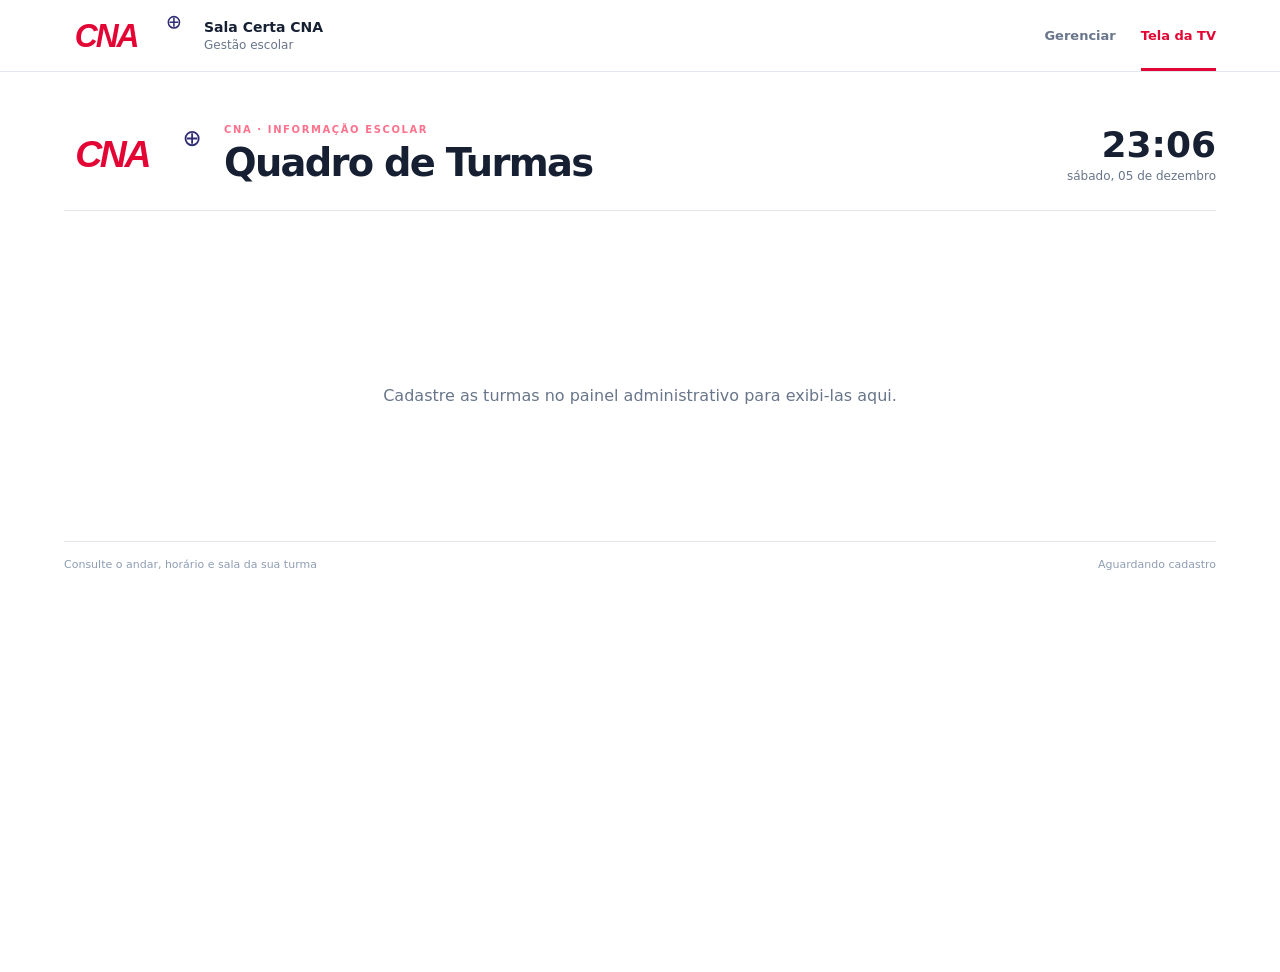
==== view/index.html @ b41c6671 "Atualiza título e marca da tela de TV" ====
<!doctype html>
<html lang="pt-BR"><head><meta charset="utf-8"><meta name="viewport" content="width=device-width, initial-scale=1"><meta name="theme-color" content="#e30635"><meta name="description" content="Painel de gerenciamento e distribuição de turmas e salas da CNA."><title>Sala Certa CNA | Quadro de Turmas</title><link rel="stylesheet" href="../style.css"></head>
<body><header class="topbar"><a class="brand" href="#admin" aria-label="Sala Certa CNA"><span class="brand-mark logo-holder"><img src="../assets/cna-logo.svg" alt="Logo CNA+"></span><span><strong>Sala Certa CNA</strong><small>Gestão escolar</small></span></a><nav class="nav-tabs" aria-label="Navegação principal"><a href="#admin" id="adminLink" class="nav-link active">Gerenciar</a><a href="#tv" id="tvLink" class="nav-link">Tela da TV</a></nav></header>
<main id="adminView" class="page"><section class="page-heading"><div><p class="eyebrow">ADMINISTRAÇÃO CNA</p><h1>Distribuição de turmas</h1><p class="muted">Organize salas, professores, horários e turmas em um só lugar.</p></div><a class="button button-dark" href="#tv" target="_blank" rel="noopener">↗ Abrir tela da TV</a></section>
<section class="stats" aria-label="Resumo"><article class="stat-card"><span class="stat-icon">▦</span><div><span class="stat-label">Turmas cadastradas</span><strong id="totalClasses">0</strong></div></article><article class="stat-card"><span class="stat-icon">⌂</span><div><span class="stat-label">Salas ocupadas</span><strong id="totalRooms">0</strong></div></article><article class="stat-card"><span class="stat-icon">♙</span><div><span class="stat-label">Alunos distribuídos</span><strong id="totalStudents">0</strong></div></article></section>
<section class="content-grid"><article class="panel form-panel"><div class="panel-heading"><div><p class="eyebrow">CADASTRO</p><h2 id="formTitle">Adicionar turma</h2></div><span class="heading-icon">＋</span></div><form id="classForm"><input type="hidden" id="classId">
<label for="floor">Andar</label><select id="floor" required><option value="">Selecione o andar</option><option>Térreo</option><option>1º andar</option><option>2º andar</option><option>3º andar</option><option>4º andar</option><option>5º andar</option><option>Outro</option></select>
<div class="form-row"><div><label for="room">Sala</label><input id="room" placeholder="Ex.: 05" required maxlength="20"></div><div><label for="students">Nº de alunos</label><input id="students" type="number" min="0" max="999" value="0" required></div></div>
<label for="teacher">Professor(a)</label><input id="teacher" placeholder="Ex.: Alexandre" required maxlength="80"><label for="className">Turma / disciplina</label><input id="className" placeholder="Ex.: CT1 ou Inglês Avançado" required maxlength="100">
<label>Horário da aula</label><div class="form-row time-row"><div><label for="startTime">Início</label><input id="startTime" type="time" required></div><div><label for="endTime">Término</label><input id="endTime" type="time" required></div></div>
<div id="formError" class="form-error" role="alert" hidden></div><div class="form-actions"><button type="submit" class="button button-primary" id="saveButton">＋ Salvar turma</button><button type="button" class="button button-quiet" id="cancelEdit" hidden>Cancelar</button></div></form><p class="form-note">As alterações são salvas automaticamente neste navegador.</p></article>
<article class="panel list-panel"><div class="panel-heading list-heading"><div><p class="eyebrow">VISÃO GERAL</p><h2>Turmas cadastradas</h2></div><span id="listCount" class="count-pill">0 turmas</span></div><div class="toolbar"><label class="search-box"><span aria-hidden="true">⌕</span><input id="searchInput" type="search" placeholder="Buscar sala, professor ou turma..." aria-label="Buscar turmas"></label><select id="floorFilter" aria-label="Filtrar por andar"><option value="">Todos os andares</option></select></div><div id="classList" class="class-list"></div><div id="emptyState" class="empty-state"><span class="empty-icon">▤</span><strong>Nenhuma turma por aqui</strong><p>Cadastre a primeira turma usando o formulário ao lado.</p></div></article></section><footer class="page-footer"><span>© Sala Certa CNA</span><span>Dados armazenados neste navegador</span></footer></main>
<main id="tvView" class="tv-view" hidden><header class="tv-header"><div class="tv-brand"><span class="brand-mark logo-holder"><img src="../assets/cna-logo.svg" alt="Logo CNA+"></span><div><p class="eyebrow">CNA · INFORMAÇÃO ESCOLAR</p><h1>Quadro de Turmas</h1></div></div><div class="tv-clock"><strong id="clock">--:--</strong><span id="dateLabel">Carregando data…</span></div></header><section id="tvContent" class="tv-content"></section><footer class="tv-footer"><span>Consulte o andar, horário e sala da sua turma</span><span id="tvUpdated">Atualizado agora</span></footer></main><script src="../app.js"></script></body></html>
---- style.css ----
:root{font-family:Inter,system-ui,-apple-system,"Segoe UI",sans-serif;color:#172033;background:#f4f7fb;--blue:#e30635;--navy:#302d74;--muted:#68758a;--line:#e3e8ef}*{box-sizing:border-box}body{margin:0;min-height:100vh}button,input,select{font:inherit}a{color:inherit;text-decoration:none}[hidden]{display:none!important}.topbar{height:72px;padding:0 clamp(16px,5vw,72px);display:flex;align-items:center;justify-content:space-between;background:#fff;border-bottom:1px solid var(--line)}.brand,.tv-brand{display:flex;align-items:center;gap:12px}.brand-mark{width:42px;height:42px;display:grid;place-items:center;background:var(--blue);color:#fff;border-radius:12px;font-weight:850}.brand strong,.brand small{display:block}.brand strong{font-size:14px}.brand small{font-size:12px;color:var(--muted);margin-top:3px}.nav-tabs{height:100%;display:flex;gap:25px}.nav-link{display:flex;align-items:center;position:relative;color:var(--muted);font-size:13px;font-weight:700}.nav-link.active{color:var(--blue)}.nav-link.active:after{content:"";height:3px;position:absolute;bottom:0;left:0;right:0;background:var(--blue)}.page{max-width:1400px;margin:auto;padding:38px clamp(16px,5vw,72px) 24px}.page-heading{display:flex;align-items:center;justify-content:space-between;gap:18px;margin-bottom:26px}.eyebrow{margin:0 0 7px;font-size:10px;letter-spacing:.16em;font-weight:850;color:var(--blue)}h1{font-size:clamp(25px,3vw,35px);letter-spacing:-.045em;margin:0 0 8px}h2{font-size:18px;margin:0;letter-spacing:-.02em}.muted{margin:0;color:var(--muted);font-size:14px}.button{border:0;border-radius:10px;padding:12px 15px;display:inline-flex;justify-content:center;align-items:center;font-size:13px;font-weight:750;cursor:pointer}.button-dark{background:var(--navy);color:#fff}.button-primary{background:var(--blue);color:#fff}.button-quiet{background:#eef1f6;color:var(--muted)}.stats{display:grid;grid-template-columns:repeat(3,1fr);gap:14px;margin-bottom:22px}.stat-card{display:flex;align-items:center;gap:13px;padding:19px;background:#fff;border:1px solid var(--line);border-radius:14px}.stat-icon{display:grid;place-items:center;width:42px;height:42px;background:#fff0f3;color:var(--blue);border-radius:12px;font-size:22px}.stat-label{display:block;color:var(--muted);font-size:12px;margin-bottom:4px}.stat-card strong{font-size:25px}.content-grid{display:grid;grid-template-columns:minmax(280px,.8fr) minmax(0,1.5fr);gap:20px;align-items:start}.panel{background:#fff;border:1px solid var(--line);border-radius:15px;overflow:hidden}.form-panel{padding:23px}.panel-heading{display:flex;align-items:center;justify-content:space-between;gap:12px;margin-bottom:22px}.heading-icon{display:grid;place-items:center;width:38px;height:38px;border-radius:11px;background:#fff0f3;color:var(--blue);font-size:23px}form label{display:block;margin:15px 0 7px;font-size:12px;font-weight:750;color:#39465a}input,select{width:100%;min-width:0;padding:11px 12px;border:1px solid #dbe1eb;border-radius:9px;background:#fff;color:#172033;font-size:13px;outline:none}input:focus,select:focus{border-color:#ef8095;box-shadow:0 0 0 3px #fff0f3}.form-row{display:grid;grid-template-columns:1fr 1fr;gap:12px}.form-actions{display:flex;gap:8px;margin-top:20px}.form-actions .button-primary{flex:1}.form-note{font-size:11px;color:#8a95a6;margin:16px 0 0}.form-error{margin-top:12px;padding:10px;background:#fff0ef;color:#b42318;border-radius:8px;font-size:12px}.list-heading{padding:23px 23px 0;margin-bottom:18px}.count-pill{padding:6px 10px;border-radius:20px;background:#f0f3f8;color:#4e5e76;font-size:11px;font-weight:750}.toolbar{display:flex;gap:10px;padding:0 23px 17px;border-bottom:1px solid var(--line)}.search-box{display:flex;align-items:center;gap:8px;flex:1;padding-left:10px;border:1px solid #dbe1eb;border-radius:9px;color:#8792a4}.search-box input{border:0;box-shadow:none!important}.toolbar select{width:145px}.class-list{padding:0 23px}.class-item{display:flex;align-items:center;gap:12px;padding:16px 0;border-bottom:1px solid #edf0f5}.room-number{width:46px;height:46px;display:grid;place-items:center;flex-shrink:0;border-radius:11px;background:#fff0f3;color:var(--blue);font-size:13px;font-weight:850}.class-info{flex:1;min-width:0}.class-info strong{display:block;font-size:14px;margin-bottom:4px;overflow-wrap:anywhere}.class-info span{display:block;color:var(--muted);font-size:12px;line-height:1.5}.student-count{font-size:11px;color:#53627a;white-space:nowrap}.item-actions{display:flex;gap:4px}.icon-button{width:31px;height:31px;border:0;border-radius:8px;background:transparent;color:#6d7a8f;cursor:pointer;font-size:16px}.icon-button:hover{background:#f0f4fb;color:var(--blue)}.icon-button.delete:hover{background:#fff1f0;color:#c52d2d}.empty-state{display:none;padding:42px 20px;text-align:center;color:var(--muted)}.empty-state.visible{display:block}.empty-icon{font-size:30px;display:block;margin-bottom:10px}.empty-state strong{display:block;color:#172033;font-size:14px}.empty-state p{font-size:12px}.page-footer{display:flex;justify-content:space-between;gap:12px;padding-top:22px;font-size:11px;color:#8b96a7}.tv-view{min-height:100vh;padding:clamp(22px,4vw,55px) clamp(18px,5vw,72px) 20px;background:#ffffff;color:#172033}.tv-header{display:flex;align-items:center;justify-content:space-between;gap:20px;padding-bottom:25px;border-bottom:1px solid #e3e8ef}.tv-brand .brand-mark{width:50px;height:50px;border-radius:14px}.tv-brand .eyebrow{color:#ff718c;margin-bottom:5px}.tv-brand h1{font-size:clamp(24px,3vw,40px);margin:0}.tv-clock{text-align:right}.tv-clock strong{display:block;font-size:clamp(24px,3vw,36px);font-variant-numeric:tabular-nums}.tv-clock span{font-size:12px;color:#68758a}.tv-content{display:grid;grid-template-columns:repeat(2,minmax(0,1fr));gap:27px;padding:28px 0}.floor-section{min-width:0}.floor-title{display:flex;align-items:center;gap:12px;margin-bottom:14px;color:#ff718c;font-size:clamp(15px,1.6vw,21px);letter-spacing:.08em;text-transform:uppercase}.floor-title:after{content:"";height:1px;background:#e3e8ef;flex:1}.tv-class-list{display:grid;gap:11px}.tv-class{display:grid;grid-template-columns:76px minmax(0,1fr);align-items:center;gap:16px;padding:17px;background:#fff;border:1px solid #e3e8ef;border-radius:14px}.tv-room{display:grid;place-items:center;min-height:65px;border-radius:10px;background:#702038;color:#dce8ff;font-size:20px;font-weight:850}.tv-class h3{font-size:clamp(17px,1.8vw,23px);margin:0 0 6px;overflow-wrap:anywhere}.tv-class p{font-size:clamp(13px,1.2vw,16px);color:#39465a;margin:0 0 7px}.tv-class small{font-size:12px;color:#68758a}.tv-empty{grid-column:1/-1;text-align:center;padding:12vh 20px;color:#68758a}.tv-empty strong{display:block;color:#fff;font-size:25px;margin-bottom:10px}.tv-footer{display:flex;justify-content:space-between;gap:12px;border-top:1px solid #e3e8ef;padding-top:16px;color:#8e9db3;font-size:11px}@media(max-width:900px){.content-grid{grid-template-columns:1fr}}@media(max-width:600px){.topbar{height:64px;padding:0 13px}.brand small{display:none}.nav-tabs{gap:14px}.nav-link{font-size:12px}.page{padding:25px 13px 18px}.page-heading{align-items:flex-start;flex-direction:column}.page-heading .button{width:100%}.stats{gap:7px}.stat-card{padding:11px 8px;gap:7px}.stat-icon{width:30px;height:30px;font-size:16px}.stat-label{font-size:9px}.stat-card strong{font-size:20px}.form-panel{padding:17px}.list-heading{padding:18px 15px 0}.toolbar{padding:0 15px 14px;flex-direction:column}.toolbar select{width:100%}.class-list{padding:0 15px}.class-item{gap:8px;flex-wrap:wrap}.room-number{width:39px;height:39px}.student-count{display:none}.page-footer{flex-direction:column}.tv-view{padding:22px 14px 14px}.tv-header{align-items:flex-start}.tv-brand{gap:8px}.tv-brand .brand-mark{width:39px;height:39px}.tv-brand h1{font-size:19px}.tv-brand .eyebrow{font-size:8px}.tv-clock strong{font-size:22px}.tv-clock span{font-size:9px}.tv-content{grid-template-columns:1fr;gap:22px;padding:22px 0}.tv-class{grid-template-columns:60px minmax(0,1fr);padding:12px;gap:11px}.tv-room{min-height:58px;font-size:16px}.tv-class h3{font-size:18px}.tv-class p{font-size:13px}.tv-footer{font-size:9px}}@media(min-width:1400px){.tv-content{grid-template-columns:repeat(3,minmax(0,1fr))}}
.logo-holder{width:112px;height:48px;background:#fff;color:#e30635;padding:4px 8px;border-radius:8px;display:flex;align-items:center;justify-content:center;font-size:27px;font-weight:900;letter-spacing:-.09em;line-height:1;flex-shrink:0}.logo-holder span{color:#e30635;font-size:.8em;align-self:flex-start;margin-left:1px}.tv-brand .logo-holder{width:128px;height:56px;font-size:31px}.time-row label{margin-top:8px}@media(max-width:600px){.brand .logo-holder{width:84px;height:40px;font-size:23px}.tv-brand .logo-holder{width:85px;height:42px;font-size:24px}.time-row{gap:10px}}

/* Marca CNA e painel de TV claro */
.logo-holder{width:128px;height:52px;display:flex;align-items:center;justify-content:center;background:#fff;border-radius:6px;overflow:hidden;flex-shrink:0}.logo-holder img{display:block;width:100%;height:100%;object-fit:contain}.tv-brand .logo-holder{width:148px;height:62px}@media(max-width:600px){.brand .logo-holder{width:90px;height:42px}.tv-brand .logo-holder{width:92px;height:44px}}
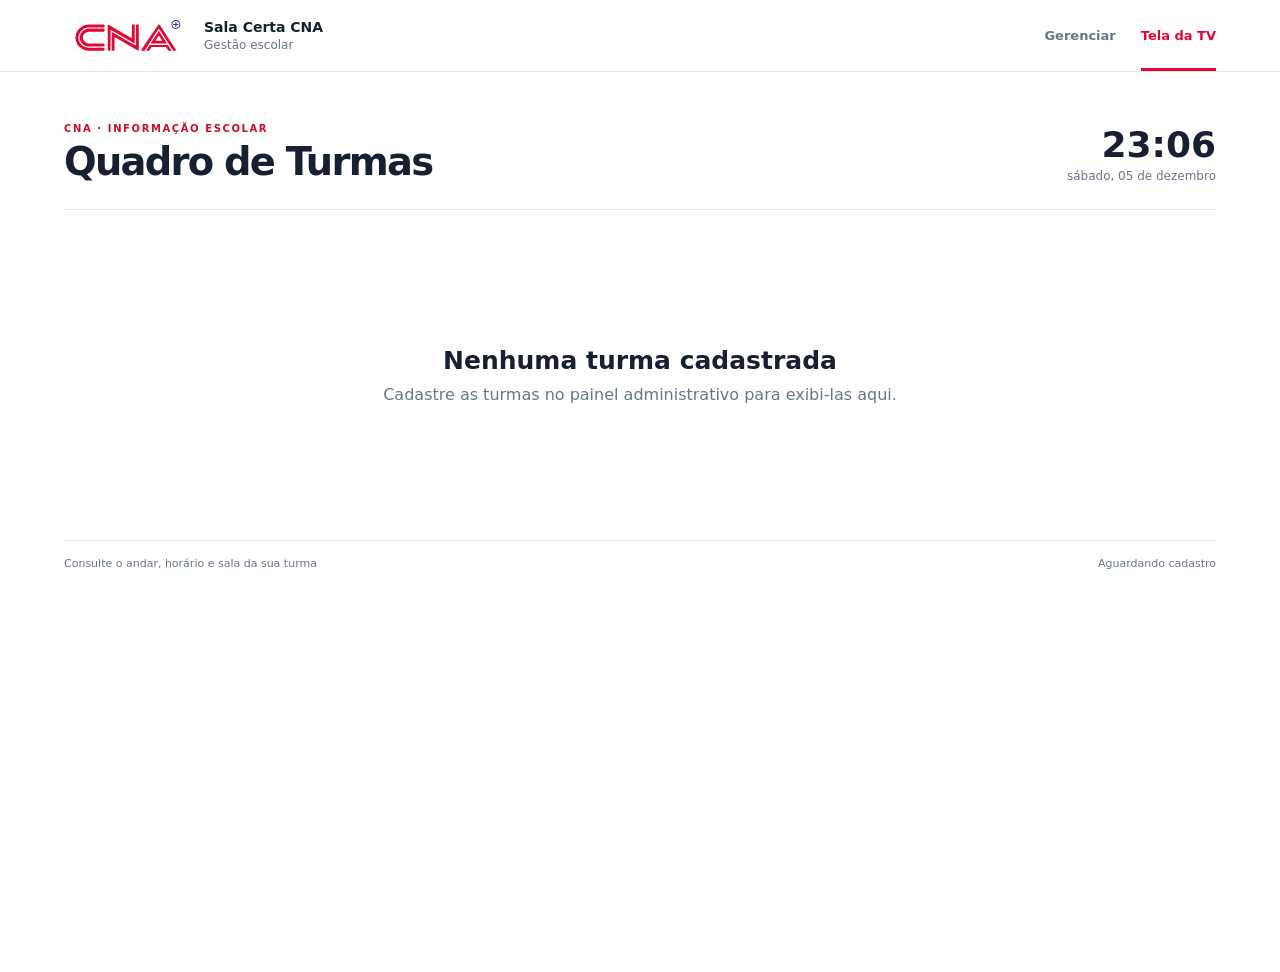
==== commit f4fffec9: "Remove logo duplicada do quadro e adiciona favicon CNA" ====
--- a/view/index.html
+++ b/view/index.html
@@ -1,5 +1,5 @@
 <!doctype html>
-<html lang="pt-BR"><head><meta charset="utf-8"><meta name="viewport" content="width=device-width, initial-scale=1"><meta name="theme-color" content="#e30635"><meta name="description" content="Painel de gerenciamento e distribuição de turmas e salas da CNA."><title>Sala Certa CNA | Quadro de Turmas</title><link rel="stylesheet" href="../style.css"></head>
+<html lang="pt-BR"><head><meta charset="utf-8"><meta name="viewport" content="width=device-width, initial-scale=1"><meta name="theme-color" content="#e30635"><meta name="description" content="Painel de gerenciamento e distribuição de turmas e salas da CNA."><title>Sala Certa CNA | Quadro de Turmas</title><link rel="icon" type="image/svg+xml" href="../assets/cna-logo.svg"><link rel="stylesheet" href="../style.css"></head>
 <body><header class="topbar"><a class="brand" href="#admin" aria-label="Sala Certa CNA"><span class="brand-mark logo-holder"><img src="../assets/cna-logo.svg" alt="Logo CNA+"></span><span><strong>Sala Certa CNA</strong><small>Gestão escolar</small></span></a><nav class="nav-tabs" aria-label="Navegação principal"><a href="#admin" id="adminLink" class="nav-link active">Gerenciar</a><a href="#tv" id="tvLink" class="nav-link">Tela da TV</a></nav></header>
 <main id="adminView" class="page"><section class="page-heading"><div><p class="eyebrow">ADMINISTRAÇÃO CNA</p><h1>Distribuição de turmas</h1><p class="muted">Organize salas, professores, horários e turmas em um só lugar.</p></div><a class="button button-dark" href="#tv" target="_blank" rel="noopener">↗ Abrir tela da TV</a></section>
 <section class="stats" aria-label="Resumo"><article class="stat-card"><span class="stat-icon">▦</span><div><span class="stat-label">Turmas cadastradas</span><strong id="totalClasses">0</strong></div></article><article class="stat-card"><span class="stat-icon">⌂</span><div><span class="stat-label">Salas ocupadas</span><strong id="totalRooms">0</strong></div></article><article class="stat-card"><span class="stat-icon">♙</span><div><span class="stat-label">Alunos distribuídos</span><strong id="totalStudents">0</strong></div></article></section>
@@ -10,4 +10,4 @@
 <label>Horário da aula</label><div class="form-row time-row"><div><label for="startTime">Início</label><input id="startTime" type="time" required></div><div><label for="endTime">Término</label><input id="endTime" type="time" required></div></div>
 <div id="formError" class="form-error" role="alert" hidden></div><div class="form-actions"><button type="submit" class="button button-primary" id="saveButton">＋ Salvar turma</button><button type="button" class="button button-quiet" id="cancelEdit" hidden>Cancelar</button></div></form><p class="form-note">As alterações são salvas automaticamente neste navegador.</p></article>
 <article class="panel list-panel"><div class="panel-heading list-heading"><div><p class="eyebrow">VISÃO GERAL</p><h2>Turmas cadastradas</h2></div><span id="listCount" class="count-pill">0 turmas</span></div><div class="toolbar"><label class="search-box"><span aria-hidden="true">⌕</span><input id="searchInput" type="search" placeholder="Buscar sala, professor ou turma..." aria-label="Buscar turmas"></label><select id="floorFilter" aria-label="Filtrar por andar"><option value="">Todos os andares</option></select></div><div id="classList" class="class-list"></div><div id="emptyState" class="empty-state"><span class="empty-icon">▤</span><strong>Nenhuma turma por aqui</strong><p>Cadastre a primeira turma usando o formulário ao lado.</p></div></article></section><footer class="page-footer"><span>© Sala Certa CNA</span><span>Dados armazenados neste navegador</span></footer></main>
-<main id="tvView" class="tv-view" hidden><header class="tv-header"><div class="tv-brand"><span class="brand-mark logo-holder"><img src="../assets/cna-logo.svg" alt="Logo CNA+"></span><div><p class="eyebrow">CNA · INFORMAÇÃO ESCOLAR</p><h1>Quadro de Turmas</h1></div></div><div class="tv-clock"><strong id="clock">--:--</strong><span id="dateLabel">Carregando data…</span></div></header><section id="tvContent" class="tv-content"></section><footer class="tv-footer"><span>Consulte o andar, horário e sala da sua turma</span><span id="tvUpdated">Atualizado agora</span></footer></main><script src="../app.js"></script></body></html>+<main id="tvView" class="tv-view" hidden><header class="tv-header"><div class="tv-brand"><div><p class="eyebrow">CNA · INFORMAÇÃO ESCOLAR</p><h1>Quadro de Turmas</h1></div></div><div class="tv-clock"><strong id="clock">--:--</strong><span id="dateLabel">Carregando data…</span></div></header><section id="tvContent" class="tv-content"></section><footer class="tv-footer"><span>Consulte o andar, horário e sala da sua turma</span><span id="tvUpdated">Atualizado agora</span></footer></main><script src="../app.js"></script></body></html>
--- a/style.css
+++ b/style.css
@@ -1,5 +1,5 @@
-:root{font-family:Inter,system-ui,-apple-system,"Segoe UI",sans-serif;color:#172033;background:#f4f7fb;--blue:#e30635;--navy:#302d74;--muted:#68758a;--line:#e3e8ef}*{box-sizing:border-box}body{margin:0;min-height:100vh}button,input,select{font:inherit}a{color:inherit;text-decoration:none}[hidden]{display:none!important}.topbar{height:72px;padding:0 clamp(16px,5vw,72px);display:flex;align-items:center;justify-content:space-between;background:#fff;border-bottom:1px solid var(--line)}.brand,.tv-brand{display:flex;align-items:center;gap:12px}.brand-mark{width:42px;height:42px;display:grid;place-items:center;background:var(--blue);color:#fff;border-radius:12px;font-weight:850}.brand strong,.brand small{display:block}.brand strong{font-size:14px}.brand small{font-size:12px;color:var(--muted);margin-top:3px}.nav-tabs{height:100%;display:flex;gap:25px}.nav-link{display:flex;align-items:center;position:relative;color:var(--muted);font-size:13px;font-weight:700}.nav-link.active{color:var(--blue)}.nav-link.active:after{content:"";height:3px;position:absolute;bottom:0;left:0;right:0;background:var(--blue)}.page{max-width:1400px;margin:auto;padding:38px clamp(16px,5vw,72px) 24px}.page-heading{display:flex;align-items:center;justify-content:space-between;gap:18px;margin-bottom:26px}.eyebrow{margin:0 0 7px;font-size:10px;letter-spacing:.16em;font-weight:850;color:var(--blue)}h1{font-size:clamp(25px,3vw,35px);letter-spacing:-.045em;margin:0 0 8px}h2{font-size:18px;margin:0;letter-spacing:-.02em}.muted{margin:0;color:var(--muted);font-size:14px}.button{border:0;border-radius:10px;padding:12px 15px;display:inline-flex;justify-content:center;align-items:center;font-size:13px;font-weight:750;cursor:pointer}.button-dark{background:var(--navy);color:#fff}.button-primary{background:var(--blue);color:#fff}.button-quiet{background:#eef1f6;color:var(--muted)}.stats{display:grid;grid-template-columns:repeat(3,1fr);gap:14px;margin-bottom:22px}.stat-card{display:flex;align-items:center;gap:13px;padding:19px;background:#fff;border:1px solid var(--line);border-radius:14px}.stat-icon{display:grid;place-items:center;width:42px;height:42px;background:#fff0f3;color:var(--blue);border-radius:12px;font-size:22px}.stat-label{display:block;color:var(--muted);font-size:12px;margin-bottom:4px}.stat-card strong{font-size:25px}.content-grid{display:grid;grid-template-columns:minmax(280px,.8fr) minmax(0,1.5fr);gap:20px;align-items:start}.panel{background:#fff;border:1px solid var(--line);border-radius:15px;overflow:hidden}.form-panel{padding:23px}.panel-heading{display:flex;align-items:center;justify-content:space-between;gap:12px;margin-bottom:22px}.heading-icon{display:grid;place-items:center;width:38px;height:38px;border-radius:11px;background:#fff0f3;color:var(--blue);font-size:23px}form label{display:block;margin:15px 0 7px;font-size:12px;font-weight:750;color:#39465a}input,select{width:100%;min-width:0;padding:11px 12px;border:1px solid #dbe1eb;border-radius:9px;background:#fff;color:#172033;font-size:13px;outline:none}input:focus,select:focus{border-color:#ef8095;box-shadow:0 0 0 3px #fff0f3}.form-row{display:grid;grid-template-columns:1fr 1fr;gap:12px}.form-actions{display:flex;gap:8px;margin-top:20px}.form-actions .button-primary{flex:1}.form-note{font-size:11px;color:#8a95a6;margin:16px 0 0}.form-error{margin-top:12px;padding:10px;background:#fff0ef;color:#b42318;border-radius:8px;font-size:12px}.list-heading{padding:23px 23px 0;margin-bottom:18px}.count-pill{padding:6px 10px;border-radius:20px;background:#f0f3f8;color:#4e5e76;font-size:11px;font-weight:750}.toolbar{display:flex;gap:10px;padding:0 23px 17px;border-bottom:1px solid var(--line)}.search-box{display:flex;align-items:center;gap:8px;flex:1;padding-left:10px;border:1px solid #dbe1eb;border-radius:9px;color:#8792a4}.search-box input{border:0;box-shadow:none!important}.toolbar select{width:145px}.class-list{padding:0 23px}.class-item{display:flex;align-items:center;gap:12px;padding:16px 0;border-bottom:1px solid #edf0f5}.room-number{width:46px;height:46px;display:grid;place-items:center;flex-shrink:0;border-radius:11px;background:#fff0f3;color:var(--blue);font-size:13px;font-weight:850}.class-info{flex:1;min-width:0}.class-info strong{display:block;font-size:14px;margin-bottom:4px;overflow-wrap:anywhere}.class-info span{display:block;color:var(--muted);font-size:12px;line-height:1.5}.student-count{font-size:11px;color:#53627a;white-space:nowrap}.item-actions{display:flex;gap:4px}.icon-button{width:31px;height:31px;border:0;border-radius:8px;background:transparent;color:#6d7a8f;cursor:pointer;font-size:16px}.icon-button:hover{background:#f0f4fb;color:var(--blue)}.icon-button.delete:hover{background:#fff1f0;color:#c52d2d}.empty-state{display:none;padding:42px 20px;text-align:center;color:var(--muted)}.empty-state.visible{display:block}.empty-icon{font-size:30px;display:block;margin-bottom:10px}.empty-state strong{display:block;color:#172033;font-size:14px}.empty-state p{font-size:12px}.page-footer{display:flex;justify-content:space-between;gap:12px;padding-top:22px;font-size:11px;color:#8b96a7}.tv-view{min-height:100vh;padding:clamp(22px,4vw,55px) clamp(18px,5vw,72px) 20px;background:#ffffff;color:#172033}.tv-header{display:flex;align-items:center;justify-content:space-between;gap:20px;padding-bottom:25px;border-bottom:1px solid #e3e8ef}.tv-brand .brand-mark{width:50px;height:50px;border-radius:14px}.tv-brand .eyebrow{color:#ff718c;margin-bottom:5px}.tv-brand h1{font-size:clamp(24px,3vw,40px);margin:0}.tv-clock{text-align:right}.tv-clock strong{display:block;font-size:clamp(24px,3vw,36px);font-variant-numeric:tabular-nums}.tv-clock span{font-size:12px;color:#68758a}.tv-content{display:grid;grid-template-columns:repeat(2,minmax(0,1fr));gap:27px;padding:28px 0}.floor-section{min-width:0}.floor-title{display:flex;align-items:center;gap:12px;margin-bottom:14px;color:#ff718c;font-size:clamp(15px,1.6vw,21px);letter-spacing:.08em;text-transform:uppercase}.floor-title:after{content:"";height:1px;background:#e3e8ef;flex:1}.tv-class-list{display:grid;gap:11px}.tv-class{display:grid;grid-template-columns:76px minmax(0,1fr);align-items:center;gap:16px;padding:17px;background:#fff;border:1px solid #e3e8ef;border-radius:14px}.tv-room{display:grid;place-items:center;min-height:65px;border-radius:10px;background:#702038;color:#dce8ff;font-size:20px;font-weight:850}.tv-class h3{font-size:clamp(17px,1.8vw,23px);margin:0 0 6px;overflow-wrap:anywhere}.tv-class p{font-size:clamp(13px,1.2vw,16px);color:#39465a;margin:0 0 7px}.tv-class small{font-size:12px;color:#68758a}.tv-empty{grid-column:1/-1;text-align:center;padding:12vh 20px;color:#68758a}.tv-empty strong{display:block;color:#fff;font-size:25px;margin-bottom:10px}.tv-footer{display:flex;justify-content:space-between;gap:12px;border-top:1px solid #e3e8ef;padding-top:16px;color:#8e9db3;font-size:11px}@media(max-width:900px){.content-grid{grid-template-columns:1fr}}@media(max-width:600px){.topbar{height:64px;padding:0 13px}.brand small{display:none}.nav-tabs{gap:14px}.nav-link{font-size:12px}.page{padding:25px 13px 18px}.page-heading{align-items:flex-start;flex-direction:column}.page-heading .button{width:100%}.stats{gap:7px}.stat-card{padding:11px 8px;gap:7px}.stat-icon{width:30px;height:30px;font-size:16px}.stat-label{font-size:9px}.stat-card strong{font-size:20px}.form-panel{padding:17px}.list-heading{padding:18px 15px 0}.toolbar{padding:0 15px 14px;flex-direction:column}.toolbar select{width:100%}.class-list{padding:0 15px}.class-item{gap:8px;flex-wrap:wrap}.room-number{width:39px;height:39px}.student-count{display:none}.page-footer{flex-direction:column}.tv-view{padding:22px 14px 14px}.tv-header{align-items:flex-start}.tv-brand{gap:8px}.tv-brand .brand-mark{width:39px;height:39px}.tv-brand h1{font-size:19px}.tv-brand .eyebrow{font-size:8px}.tv-clock strong{font-size:22px}.tv-clock span{font-size:9px}.tv-content{grid-template-columns:1fr;gap:22px;padding:22px 0}.tv-class{grid-template-columns:60px minmax(0,1fr);padding:12px;gap:11px}.tv-room{min-height:58px;font-size:16px}.tv-class h3{font-size:18px}.tv-class p{font-size:13px}.tv-footer{font-size:9px}}@media(min-width:1400px){.tv-content{grid-template-columns:repeat(3,minmax(0,1fr))}}
-.logo-holder{width:112px;height:48px;background:#fff;color:#e30635;padding:4px 8px;border-radius:8px;display:flex;align-items:center;justify-content:center;font-size:27px;font-weight:900;letter-spacing:-.09em;line-height:1;flex-shrink:0}.logo-holder span{color:#e30635;font-size:.8em;align-self:flex-start;margin-left:1px}.tv-brand .logo-holder{width:128px;height:56px;font-size:31px}.time-row label{margin-top:8px}@media(max-width:600px){.brand .logo-holder{width:84px;height:40px;font-size:23px}.tv-brand .logo-holder{width:85px;height:42px;font-size:24px}.time-row{gap:10px}}
+:root{font-family:Inter,system-ui,-apple-system,"Segoe UI",sans-serif;color:#172033;background:#f4f7fb;--blue:#e30635;--navy:#302d74;--muted:#68758a;--line:#e3e8ef}*{box-sizing:border-box}body{margin:0;min-height:100vh}button,input,select{font:inherit}a{color:inherit;text-decoration:none}[hidden]{display:none!important}.topbar{height:72px;padding:0 clamp(16px,5vw,72px);display:flex;align-items:center;justify-content:space-between;background:#fff;border-bottom:1px solid var(--line)}.brand,.tv-brand{display:flex;align-items:center;gap:12px}.brand-mark{width:42px;height:42px;display:grid;place-items:center;background:var(--blue);color:#fff;border-radius:12px;font-weight:850}.brand strong,.brand small{display:block}.brand strong{font-size:14px}.brand small{font-size:12px;color:var(--muted);margin-top:3px}.nav-tabs{height:100%;display:flex;gap:25px}.nav-link{display:flex;align-items:center;position:relative;color:var(--muted);font-size:13px;font-weight:700}.nav-link.active{color:var(--blue)}.nav-link.active:after{content:"";height:3px;position:absolute;bottom:0;left:0;right:0;background:var(--blue)}.page{max-width:1400px;margin:auto;padding:38px clamp(16px,5vw,72px) 24px}.page-heading{display:flex;align-items:center;justify-content:space-between;gap:18px;margin-bottom:26px}.eyebrow{margin:0 0 7px;font-size:10px;letter-spacing:.16em;font-weight:850;color:var(--blue)}h1{font-size:clamp(25px,3vw,35px);letter-spacing:-.045em;margin:0 0 8px}h2{font-size:18px;margin:0;letter-spacing:-.02em}.muted{margin:0;color:var(--muted);font-size:14px}.button{border:0;border-radius:10px;padding:12px 15px;display:inline-flex;justify-content:center;align-items:center;font-size:13px;font-weight:750;cursor:pointer}.button-dark{background:var(--navy);color:#fff}.button-primary{background:var(--blue);color:#fff}.button-quiet{background:#eef1f6;color:var(--muted)}.stats{display:grid;grid-template-columns:repeat(3,1fr);gap:14px;margin-bottom:22px}.stat-card{display:flex;align-items:center;gap:13px;padding:19px;background:#fff;border:1px solid var(--line);border-radius:14px}.stat-icon{display:grid;place-items:center;width:42px;height:42px;background:#fff0f3;color:var(--blue);border-radius:12px;font-size:22px}.stat-label{display:block;color:var(--muted);font-size:12px;margin-bottom:4px}.stat-card strong{font-size:25px}.content-grid{display:grid;grid-template-columns:minmax(280px,.8fr) minmax(0,1.5fr);gap:20px;align-items:start}.panel{background:#fff;border:1px solid var(--line);border-radius:15px;overflow:hidden}.form-panel{padding:23px}.panel-heading{display:flex;align-items:center;justify-content:space-between;gap:12px;margin-bottom:22px}.heading-icon{display:grid;place-items:center;width:38px;height:38px;border-radius:11px;background:#fff0f3;color:var(--blue);font-size:23px}form label{display:block;margin:15px 0 7px;font-size:12px;font-weight:750;color:#39465a}input,select{width:100%;min-width:0;padding:11px 12px;border:1px solid #dbe1eb;border-radius:9px;background:#fff;color:#172033;font-size:13px;outline:none}input:focus,select:focus{border-color:#ef8095;box-shadow:0 0 0 3px #fff0f3}.form-row{display:grid;grid-template-columns:1fr 1fr;gap:12px}.form-actions{display:flex;gap:8px;margin-top:20px}.form-actions .button-primary{flex:1}.form-note{font-size:11px;color:#8a95a6;margin:16px 0 0}.form-error{margin-top:12px;padding:10px;background:#fff0ef;color:#b42318;border-radius:8px;font-size:12px}.list-heading{padding:23px 23px 0;margin-bottom:18px}.count-pill{padding:6px 10px;border-radius:20px;background:#f0f3f8;color:#4e5e76;font-size:11px;font-weight:750}.toolbar{display:flex;gap:10px;padding:0 23px 17px;border-bottom:1px solid var(--line)}.search-box{display:flex;align-items:center;gap:8px;flex:1;padding-left:10px;border:1px solid #dbe1eb;border-radius:9px;color:#8792a4}.search-box input{border:0;box-shadow:none!important}.toolbar select{width:145px}.class-list{padding:0 23px}.class-item{display:flex;align-items:center;gap:12px;padding:16px 0;border-bottom:1px solid #edf0f5}.room-number{width:46px;height:46px;display:grid;place-items:center;flex-shrink:0;border-radius:11px;background:#fff0f3;color:var(--blue);font-size:13px;font-weight:850}.class-info{flex:1;min-width:0}.class-info strong{display:block;font-size:14px;margin-bottom:4px;overflow-wrap:anywhere}.class-info span{display:block;color:var(--muted);font-size:12px;line-height:1.5}.student-count{font-size:11px;color:#53627a;white-space:nowrap}.item-actions{display:flex;gap:4px}.icon-button{width:31px;height:31px;border:0;border-radius:8px;background:transparent;color:#6d7a8f;cursor:pointer;font-size:16px}.icon-button:hover{background:#f0f4fb;color:var(--blue)}.icon-button.delete:hover{background:#fff1f0;color:#c52d2d}.empty-state{display:none;padding:42px 20px;text-align:center;color:var(--muted)}.empty-state.visible{display:block}.empty-icon{font-size:30px;display:block;margin-bottom:10px}.empty-state strong{display:block;color:#172033;font-size:14px}.empty-state p{font-size:12px}.page-footer{display:flex;justify-content:space-between;gap:12px;padding-top:22px;font-size:11px;color:#8b96a7}.tv-view{min-height:100vh;padding:clamp(22px,4vw,55px) clamp(18px,5vw,72px) 20px;background:#ffffff;color:#172033}.tv-header{display:flex;align-items:center;justify-content:space-between;gap:20px;padding-bottom:25px;border-bottom:1px solid #e3e8ef}.tv-brand .brand-mark{width:148px;height:62px;border-radius:6px;background:#fff;padding:2px 5px}.tv-brand .brand-mark img{width:100%;height:100%;object-fit:contain}.tv-brand .eyebrow{color:#c8102e;margin-bottom:5px}.tv-brand h1{font-size:clamp(24px,3vw,40px);margin:0}.tv-clock{text-align:right}.tv-clock strong{display:block;font-size:clamp(24px,3vw,36px);font-variant-numeric:tabular-nums}.tv-clock span{font-size:12px;color:#68758a}.tv-content{display:grid;grid-template-columns:repeat(2,minmax(0,1fr));gap:27px;padding:28px 0}.tv-view .eyebrow{color:#c8102e}.floor-title{color:#302d74}.floor-section{min-width:0}.floor-title{display:flex;align-items:center;gap:12px;margin-bottom:14px;color:#c8102e;font-size:clamp(15px,1.6vw,21px);letter-spacing:.08em;text-transform:uppercase}.floor-title:after{content:"";height:1px;background:#e3e8ef;flex:1}.tv-class-list{display:grid;gap:11px}.tv-class{display:grid;grid-template-columns:76px minmax(0,1fr);align-items:center;gap:16px;padding:17px;background:#fff;border:1px solid #e3e8ef;border-left:4px solid #e30635;border-radius:14px;box-shadow:0 3px 12px rgba(23,32,51,.04)}.tv-room{display:grid;place-items:center;min-height:65px;border-radius:10px;background:#fff0f3;color:#c8102e;border:1px solid #f3c4ce;font-size:20px;font-weight:850}.tv-class h3{font-size:clamp(17px,1.8vw,23px);margin:0 0 6px;overflow-wrap:anywhere}.tv-class p{font-size:clamp(13px,1.2vw,16px);color:#39465a;margin:0 0 7px}.tv-class small{font-size:12px;color:#68758a}.tv-empty{grid-column:1/-1;text-align:center;padding:12vh 20px;color:#68758a}.tv-empty strong{display:block;color:#172033;font-size:25px;margin-bottom:10px}.tv-footer{display:flex;justify-content:space-between;gap:12px;border-top:1px solid #e3e8ef;padding-top:16px;color:#68758a;font-size:11px}@media(max-width:900px){.content-grid{grid-template-columns:1fr}}@media(max-width:600px){.topbar{height:64px;padding:0 13px}.brand small{display:none}.nav-tabs{gap:14px}.nav-link{font-size:12px}.page{padding:25px 13px 18px}.page-heading{align-items:flex-start;flex-direction:column}.page-heading .button{width:100%}.stats{gap:7px}.stat-card{padding:11px 8px;gap:7px}.stat-icon{width:30px;height:30px;font-size:16px}.stat-label{font-size:9px}.stat-card strong{font-size:20px}.form-panel{padding:17px}.list-heading{padding:18px 15px 0}.toolbar{padding:0 15px 14px;flex-direction:column}.toolbar select{width:100%}.class-list{padding:0 15px}.class-item{gap:8px;flex-wrap:wrap}.room-number{width:39px;height:39px}.student-count{display:none}.page-footer{flex-direction:column}.tv-view{padding:22px 14px 14px}.tv-header{align-items:flex-start}.tv-brand{gap:8px}.tv-brand .brand-mark{width:39px;height:39px}.tv-brand h1{font-size:19px}.tv-brand .eyebrow{font-size:8px}.tv-clock strong{font-size:22px}.tv-clock span{font-size:9px}.tv-content{grid-template-columns:1fr;gap:22px;padding:22px 0}.tv-class{grid-template-columns:60px minmax(0,1fr);padding:12px;gap:11px}.tv-room{min-height:58px;font-size:16px}.tv-class h3{font-size:18px}.tv-class p{font-size:13px}.tv-footer{font-size:9px}}@media(min-width:1400px){.tv-content{grid-template-columns:repeat(3,minmax(0,1fr))}}
+.logo-holder{width:112px;height:48px;background:#fff;color:#e30635;padding:4px 8px;border-radius:8px;display:flex;align-items:center;justify-content:center;font-size:27px;font-weight:900;letter-spacing:-.09em;line-height:1;flex-shrink:0}.logo-holder span{color:#e30635;font-size:.8em;align-self:flex-start;margin-left:1px}.tv-brand .logo-holder{width:128px;height:56px;font-size:31px}.time-row label{margin-top:8px}@media(max-width:600px){.brand .logo-holder{width:90px;height:42px}.tv-brand .logo-holder{width:92px;height:44px}.tv-brand .brand-mark{width:92px;height:44px}.time-row{gap:10px}}
 
 /* Marca CNA e painel de TV claro */
 .logo-holder{width:128px;height:52px;display:flex;align-items:center;justify-content:center;background:#fff;border-radius:6px;overflow:hidden;flex-shrink:0}.logo-holder img{display:block;width:100%;height:100%;object-fit:contain}.tv-brand .logo-holder{width:148px;height:62px}@media(max-width:600px){.brand .logo-holder{width:90px;height:42px}.tv-brand .logo-holder{width:92px;height:44px}}
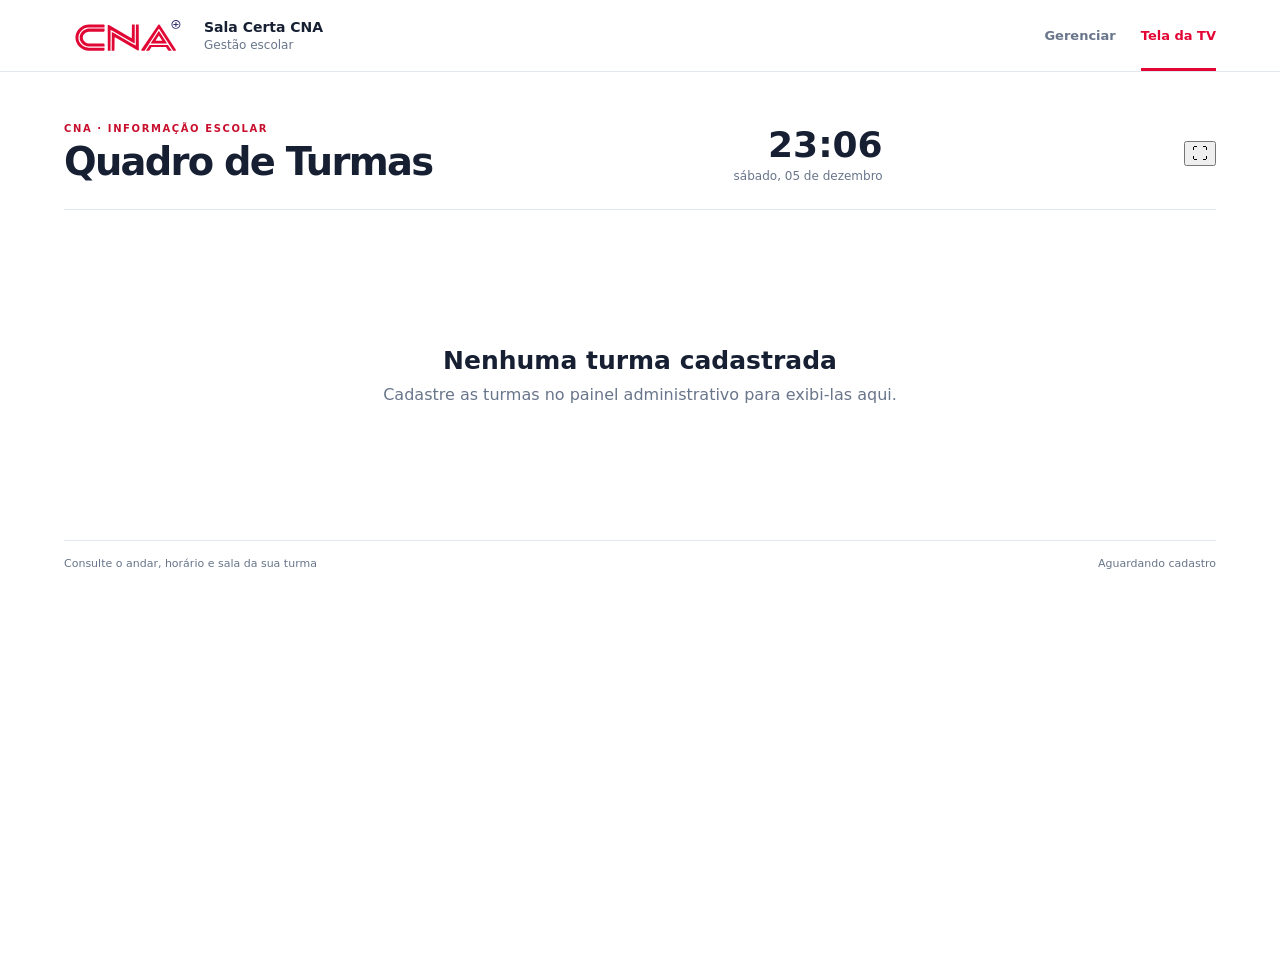
==== commit e24962b0: "Adiciona botão discreto de tela cheia no quadro de turmas" ====
--- a/view/index.html
+++ b/view/index.html
@@ -10,4 +10,4 @@
 <label>Horário da aula</label><div class="form-row time-row"><div><label for="startTime">Início</label><input id="startTime" type="time" required></div><div><label for="endTime">Término</label><input id="endTime" type="time" required></div></div>
 <div id="formError" class="form-error" role="alert" hidden></div><div class="form-actions"><button type="submit" class="button button-primary" id="saveButton">＋ Salvar turma</button><button type="button" class="button button-quiet" id="cancelEdit" hidden>Cancelar</button></div></form><p class="form-note">As alterações são salvas automaticamente neste navegador.</p></article>
 <article class="panel list-panel"><div class="panel-heading list-heading"><div><p class="eyebrow">VISÃO GERAL</p><h2>Turmas cadastradas</h2></div><span id="listCount" class="count-pill">0 turmas</span></div><div class="toolbar"><label class="search-box"><span aria-hidden="true">⌕</span><input id="searchInput" type="search" placeholder="Buscar sala, professor ou turma..." aria-label="Buscar turmas"></label><select id="floorFilter" aria-label="Filtrar por andar"><option value="">Todos os andares</option></select></div><div id="classList" class="class-list"></div><div id="emptyState" class="empty-state"><span class="empty-icon">▤</span><strong>Nenhuma turma por aqui</strong><p>Cadastre a primeira turma usando o formulário ao lado.</p></div></article></section><footer class="page-footer"><span>© Sala Certa CNA</span><span>Dados armazenados neste navegador</span></footer></main>
-<main id="tvView" class="tv-view" hidden><header class="tv-header"><div class="tv-brand"><div><p class="eyebrow">CNA · INFORMAÇÃO ESCOLAR</p><h1>Quadro de Turmas</h1></div></div><div class="tv-clock"><strong id="clock">--:--</strong><span id="dateLabel">Carregando data…</span></div></header><section id="tvContent" class="tv-content"></section><footer class="tv-footer"><span>Consulte o andar, horário e sala da sua turma</span><span id="tvUpdated">Atualizado agora</span></footer></main><script src="../app.js"></script></body></html>+<main id="tvView" class="tv-view" hidden><header class="tv-header"><div class="tv-brand"><div><p class="eyebrow">CNA · INFORMAÇÃO ESCOLAR</p><h1>Quadro de Turmas</h1></div></div><div class="tv-clock"><strong id="clock">--:--</strong><span id="dateLabel">Carregando data…</span></div><button id="fullscreenButton" class="fullscreen-button" type="button" aria-label="Entrar em tela cheia" title="Tela cheia (Esc para sair)"><span aria-hidden="true">⛶</span></button></header><section id="tvContent" class="tv-content"></section><footer class="tv-footer"><span>Consulte o andar, horário e sala da sua turma</span><span id="tvUpdated">Atualizado agora</span></footer></main><script src="../app.js"></script></body></html>
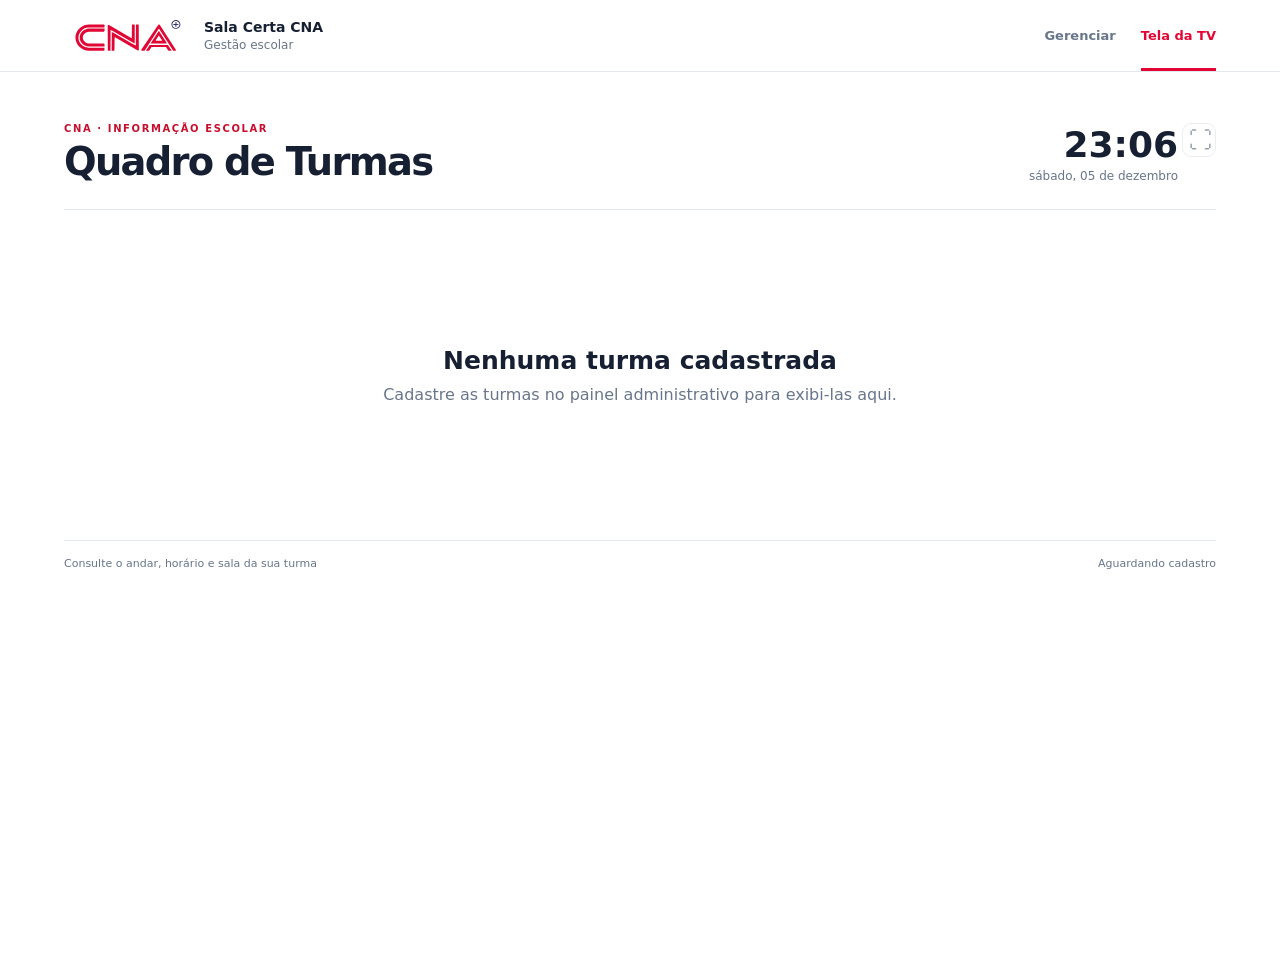
==== commit 5fc404b6: "Formata HTML da tela de TV" ====
--- a/view/index.html
+++ b/view/index.html
@@ -1,13 +1,173 @@
 <!doctype html>
-<html lang="pt-BR"><head><meta charset="utf-8"><meta name="viewport" content="width=device-width, initial-scale=1"><meta name="theme-color" content="#e30635"><meta name="description" content="Painel de gerenciamento e distribuição de turmas e salas da CNA."><title>Sala Certa CNA | Quadro de Turmas</title><link rel="icon" type="image/svg+xml" href="../assets/cna-logo.svg"><link rel="stylesheet" href="../style.css"></head>
-<body><header class="topbar"><a class="brand" href="#admin" aria-label="Sala Certa CNA"><span class="brand-mark logo-holder"><img src="../assets/cna-logo.svg" alt="Logo CNA+"></span><span><strong>Sala Certa CNA</strong><small>Gestão escolar</small></span></a><nav class="nav-tabs" aria-label="Navegação principal"><a href="#admin" id="adminLink" class="nav-link active">Gerenciar</a><a href="#tv" id="tvLink" class="nav-link">Tela da TV</a></nav></header>
-<main id="adminView" class="page"><section class="page-heading"><div><p class="eyebrow">ADMINISTRAÇÃO CNA</p><h1>Distribuição de turmas</h1><p class="muted">Organize salas, professores, horários e turmas em um só lugar.</p></div><a class="button button-dark" href="#tv" target="_blank" rel="noopener">↗ Abrir tela da TV</a></section>
-<section class="stats" aria-label="Resumo"><article class="stat-card"><span class="stat-icon">▦</span><div><span class="stat-label">Turmas cadastradas</span><strong id="totalClasses">0</strong></div></article><article class="stat-card"><span class="stat-icon">⌂</span><div><span class="stat-label">Salas ocupadas</span><strong id="totalRooms">0</strong></div></article><article class="stat-card"><span class="stat-icon">♙</span><div><span class="stat-label">Alunos distribuídos</span><strong id="totalStudents">0</strong></div></article></section>
-<section class="content-grid"><article class="panel form-panel"><div class="panel-heading"><div><p class="eyebrow">CADASTRO</p><h2 id="formTitle">Adicionar turma</h2></div><span class="heading-icon">＋</span></div><form id="classForm"><input type="hidden" id="classId">
-<label for="floor">Andar</label><select id="floor" required><option value="">Selecione o andar</option><option>Térreo</option><option>1º andar</option><option>2º andar</option><option>3º andar</option><option>4º andar</option><option>5º andar</option><option>Outro</option></select>
-<div class="form-row"><div><label for="room">Sala</label><input id="room" placeholder="Ex.: 05" required maxlength="20"></div><div><label for="students">Nº de alunos</label><input id="students" type="number" min="0" max="999" value="0" required></div></div>
-<label for="teacher">Professor(a)</label><input id="teacher" placeholder="Ex.: Alexandre" required maxlength="80"><label for="className">Turma / disciplina</label><input id="className" placeholder="Ex.: CT1 ou Inglês Avançado" required maxlength="100">
-<label>Horário da aula</label><div class="form-row time-row"><div><label for="startTime">Início</label><input id="startTime" type="time" required></div><div><label for="endTime">Término</label><input id="endTime" type="time" required></div></div>
-<div id="formError" class="form-error" role="alert" hidden></div><div class="form-actions"><button type="submit" class="button button-primary" id="saveButton">＋ Salvar turma</button><button type="button" class="button button-quiet" id="cancelEdit" hidden>Cancelar</button></div></form><p class="form-note">As alterações são salvas automaticamente neste navegador.</p></article>
-<article class="panel list-panel"><div class="panel-heading list-heading"><div><p class="eyebrow">VISÃO GERAL</p><h2>Turmas cadastradas</h2></div><span id="listCount" class="count-pill">0 turmas</span></div><div class="toolbar"><label class="search-box"><span aria-hidden="true">⌕</span><input id="searchInput" type="search" placeholder="Buscar sala, professor ou turma..." aria-label="Buscar turmas"></label><select id="floorFilter" aria-label="Filtrar por andar"><option value="">Todos os andares</option></select></div><div id="classList" class="class-list"></div><div id="emptyState" class="empty-state"><span class="empty-icon">▤</span><strong>Nenhuma turma por aqui</strong><p>Cadastre a primeira turma usando o formulário ao lado.</p></div></article></section><footer class="page-footer"><span>© Sala Certa CNA</span><span>Dados armazenados neste navegador</span></footer></main>
-<main id="tvView" class="tv-view" hidden><header class="tv-header"><div class="tv-brand"><div><p class="eyebrow">CNA · INFORMAÇÃO ESCOLAR</p><h1>Quadro de Turmas</h1></div></div><div class="tv-clock"><strong id="clock">--:--</strong><span id="dateLabel">Carregando data…</span></div><button id="fullscreenButton" class="fullscreen-button" type="button" aria-label="Entrar em tela cheia" title="Tela cheia (Esc para sair)"><span aria-hidden="true">⛶</span></button></header><section id="tvContent" class="tv-content"></section><footer class="tv-footer"><span>Consulte o andar, horário e sala da sua turma</span><span id="tvUpdated">Atualizado agora</span></footer></main><script src="../app.js"></script></body></html>+<html lang="pt-BR">
+  <head>
+    <meta charset="utf-8">
+    <meta name="viewport" content="width=device-width, initial-scale=1">
+    <meta name="theme-color" content="#e30635">
+    <meta name="description" content="Painel de gerenciamento e distribuição de turmas e salas da CNA.">
+    <title>Sala Certa CNA | Quadro de Turmas</title>
+      <link rel="icon" type="image/svg+xml" href="../assets/cna-logo.svg">
+      <link rel="stylesheet" href="../style.css">
+    </head>
+    <body>
+      <header class="topbar">
+        <a class="brand" href="#admin" aria-label="Sala Certa CNA">
+          <span class="brand-mark logo-holder">
+            <img src="../assets/cna-logo.svg" alt="Logo CNA+">
+          </span>
+          <span>
+            <strong>Sala Certa CNA</strong>
+              <small>Gestão escolar</small>
+              </span>
+            </a>
+            <nav class="nav-tabs" aria-label="Navegação principal">
+              <a href="#admin" id="adminLink" class="nav-link active">Gerenciar</a>
+                <a href="#tv" id="tvLink" class="nav-link">Tela da TV</a>
+                </nav>
+              </header>
+              <main id="adminView" class="page">
+                <section class="page-heading">
+                  <div>
+                    <p class="eyebrow">ADMINISTRAÇÃO CNA</p>
+                      <h1>Distribuição de turmas</h1>
+                        <p class="muted">Organize salas, professores, horários e turmas em um só lugar.</p>
+                        </div>
+                        <a class="button button-dark" href="#tv" target="_blank" rel="noopener">↗ Abrir tela da TV</a>
+                        </section>
+                        <section class="stats" aria-label="Resumo">
+                          <article class="stat-card">
+                            <span class="stat-icon">▦</span>
+                              <div>
+                                <span class="stat-label">Turmas cadastradas</span>
+                                  <strong id="totalClasses">0</strong>
+                                  </div>
+                                </article>
+                                <article class="stat-card">
+                                  <span class="stat-icon">⌂</span>
+                                    <div>
+                                      <span class="stat-label">Salas ocupadas</span>
+                                        <strong id="totalRooms">0</strong>
+                                        </div>
+                                      </article>
+                                      <article class="stat-card">
+                                        <span class="stat-icon">♙</span>
+                                          <div>
+                                            <span class="stat-label">Alunos distribuídos</span>
+                                              <strong id="totalStudents">0</strong>
+                                              </div>
+                                            </article>
+                                          </section>
+                                          <section class="content-grid">
+                                            <article class="panel form-panel">
+                                              <div class="panel-heading">
+                                                <div>
+                                                  <p class="eyebrow">CADASTRO</p>
+                                                    <h2 id="formTitle">Adicionar turma</h2>
+                                                    </div>
+                                                    <span class="heading-icon">＋</span>
+                                                    </div>
+                                                    <form id="classForm">
+                                                      <input type="hidden" id="classId">
+                                                      <label for="floor">Andar</label>
+                                                        <select id="floor" required>
+                                                          <option value="">Selecione o andar</option>
+                                                            <option>Térreo</option>
+                                                              <option>1º andar</option>
+                                                                <option>2º andar</option>
+                                                                  <option>3º andar</option>
+                                                                    <option>4º andar</option>
+                                                                      <option>5º andar</option>
+                                                                        <option>Outro</option>
+                                                                        </select>
+                                                                        <div class="form-row">
+                                                                          <div>
+                                                                            <label for="room">Sala</label>
+                                                                              <input id="room" placeholder="Ex.: 05" required maxlength="20">
+                                                                            </div>
+                                                                            <div>
+                                                                              <label for="students">Nº de alunos</label>
+                                                                                <input id="students" type="number" min="0" max="999" value="0" required>
+                                                                              </div>
+                                                                            </div>
+                                                                            <label for="teacher">Professor(a)</label>
+                                                                              <input id="teacher" placeholder="Ex.: Alexandre" required maxlength="80">
+                                                                              <label for="className">Turma / disciplina</label>
+                                                                                <input id="className" placeholder="Ex.: CT1 ou Inglês Avançado" required maxlength="100">
+                                                                                <label>Horário da aula</label>
+                                                                                  <div class="form-row time-row">
+                                                                                    <div>
+                                                                                      <label for="startTime">Início</label>
+                                                                                        <input id="startTime" type="time" required>
+                                                                                      </div>
+                                                                                      <div>
+                                                                                        <label for="endTime">Término</label>
+                                                                                          <input id="endTime" type="time" required>
+                                                                                        </div>
+                                                                                      </div>
+                                                                                      <div id="formError" class="form-error" role="alert" hidden>
+                                                                                      </div>
+                                                                                      <div class="form-actions">
+                                                                                        <button type="submit" class="button button-primary" id="saveButton">＋ Salvar turma</button>
+                                                                                          <button type="button" class="button button-quiet" id="cancelEdit" hidden>Cancelar</button>
+                                                                                          </div>
+                                                                                        </form>
+                                                                                        <p class="form-note">As alterações são salvas automaticamente neste navegador.</p>
+                                                                                        </article>
+                                                                                        <article class="panel list-panel">
+                                                                                          <div class="panel-heading list-heading">
+                                                                                            <div>
+                                                                                              <p class="eyebrow">VISÃO GERAL</p>
+                                                                                                <h2>Turmas cadastradas</h2>
+                                                                                                </div>
+                                                                                                <span id="listCount" class="count-pill">0 turmas</span>
+                                                                                                </div>
+                                                                                                <div class="toolbar">
+                                                                                                  <label class="search-box">
+                                                                                                    <span aria-hidden="true">⌕</span>
+                                                                                                      <input id="searchInput" type="search" placeholder="Buscar sala, professor ou turma..." aria-label="Buscar turmas">
+                                                                                                    </label>
+                                                                                                    <select id="floorFilter" aria-label="Filtrar por andar">
+                                                                                                      <option value="">Todos os andares</option>
+                                                                                                      </select>
+                                                                                                    </div>
+                                                                                                    <div id="classList" class="class-list">
+                                                                                                    </div>
+                                                                                                    <div id="emptyState" class="empty-state">
+                                                                                                      <span class="empty-icon">▤</span>
+                                                                                                        <strong>Nenhuma turma por aqui</strong>
+                                                                                                          <p>Cadastre a primeira turma usando o formulário ao lado.</p>
+                                                                                                          </div>
+                                                                                                        </article>
+                                                                                                      </section>
+                                                                                                      <footer class="page-footer">
+                                                                                                        <span>© Sala Certa CNA</span>
+                                                                                                          <span>Dados armazenados neste navegador</span>
+                                                                                                          </footer>
+                                                                                                        </main>
+                                                                                                        <main id="tvView" class="tv-view" hidden>
+                                                                                                          <header class="tv-header">
+                                                                                                            <div class="tv-brand">
+                                                                                                              <div>
+                                                                                                                <p class="eyebrow">CNA · INFORMAÇÃO ESCOLAR</p>
+                                                                                                                  <h1>Quadro de Turmas</h1>
+                                                                                                                  </div>
+                                                                                                                </div>
+                                                                                                                <div class="tv-clock">
+                                                                                                                  <strong id="clock">--:--</strong>
+                                                                                                                    <span id="dateLabel">Carregando data…</span>
+                                                                                                                    </div>
+                                                                                                                    <button id="fullscreenButton" class="fullscreen-button" type="button" aria-label="Entrar em tela cheia" title="Tela cheia (Esc para sair)">
+                                                                                                                      <span aria-hidden="true">⛶</span>
+                                                                                                                      </button>
+                                                                                                                    </header>
+                                                                                                                    <section id="tvContent" class="tv-content">
+                                                                                                                    </section>
+                                                                                                                    <footer class="tv-footer">
+                                                                                                                      <span>Consulte o andar, horário e sala da sua turma</span>
+                                                                                                                        <span id="tvUpdated">Atualizado agora</span>
+                                                                                                                        </footer>
+                                                                                                                      </main>
+                                                                                                                      <script src="../app.js">
+                                                                                                                      </script>
+                                                                                                                    </body>
+                                                                                                                  </html>
--- a/style.css
+++ b/style.css
@@ -1,5 +1,783 @@
-:root{font-family:Inter,system-ui,-apple-system,"Segoe UI",sans-serif;color:#172033;background:#f4f7fb;--blue:#e30635;--navy:#302d74;--muted:#68758a;--line:#e3e8ef}*{box-sizing:border-box}body{margin:0;min-height:100vh}button,input,select{font:inherit}a{color:inherit;text-decoration:none}[hidden]{display:none!important}.topbar{height:72px;padding:0 clamp(16px,5vw,72px);display:flex;align-items:center;justify-content:space-between;background:#fff;border-bottom:1px solid var(--line)}.brand,.tv-brand{display:flex;align-items:center;gap:12px}.brand-mark{width:42px;height:42px;display:grid;place-items:center;background:var(--blue);color:#fff;border-radius:12px;font-weight:850}.brand strong,.brand small{display:block}.brand strong{font-size:14px}.brand small{font-size:12px;color:var(--muted);margin-top:3px}.nav-tabs{height:100%;display:flex;gap:25px}.nav-link{display:flex;align-items:center;position:relative;color:var(--muted);font-size:13px;font-weight:700}.nav-link.active{color:var(--blue)}.nav-link.active:after{content:"";height:3px;position:absolute;bottom:0;left:0;right:0;background:var(--blue)}.page{max-width:1400px;margin:auto;padding:38px clamp(16px,5vw,72px) 24px}.page-heading{display:flex;align-items:center;justify-content:space-between;gap:18px;margin-bottom:26px}.eyebrow{margin:0 0 7px;font-size:10px;letter-spacing:.16em;font-weight:850;color:var(--blue)}h1{font-size:clamp(25px,3vw,35px);letter-spacing:-.045em;margin:0 0 8px}h2{font-size:18px;margin:0;letter-spacing:-.02em}.muted{margin:0;color:var(--muted);font-size:14px}.button{border:0;border-radius:10px;padding:12px 15px;display:inline-flex;justify-content:center;align-items:center;font-size:13px;font-weight:750;cursor:pointer}.button-dark{background:var(--navy);color:#fff}.button-primary{background:var(--blue);color:#fff}.button-quiet{background:#eef1f6;color:var(--muted)}.stats{display:grid;grid-template-columns:repeat(3,1fr);gap:14px;margin-bottom:22px}.stat-card{display:flex;align-items:center;gap:13px;padding:19px;background:#fff;border:1px solid var(--line);border-radius:14px}.stat-icon{display:grid;place-items:center;width:42px;height:42px;background:#fff0f3;color:var(--blue);border-radius:12px;font-size:22px}.stat-label{display:block;color:var(--muted);font-size:12px;margin-bottom:4px}.stat-card strong{font-size:25px}.content-grid{display:grid;grid-template-columns:minmax(280px,.8fr) minmax(0,1.5fr);gap:20px;align-items:start}.panel{background:#fff;border:1px solid var(--line);border-radius:15px;overflow:hidden}.form-panel{padding:23px}.panel-heading{display:flex;align-items:center;justify-content:space-between;gap:12px;margin-bottom:22px}.heading-icon{display:grid;place-items:center;width:38px;height:38px;border-radius:11px;background:#fff0f3;color:var(--blue);font-size:23px}form label{display:block;margin:15px 0 7px;font-size:12px;font-weight:750;color:#39465a}input,select{width:100%;min-width:0;padding:11px 12px;border:1px solid #dbe1eb;border-radius:9px;background:#fff;color:#172033;font-size:13px;outline:none}input:focus,select:focus{border-color:#ef8095;box-shadow:0 0 0 3px #fff0f3}.form-row{display:grid;grid-template-columns:1fr 1fr;gap:12px}.form-actions{display:flex;gap:8px;margin-top:20px}.form-actions .button-primary{flex:1}.form-note{font-size:11px;color:#8a95a6;margin:16px 0 0}.form-error{margin-top:12px;padding:10px;background:#fff0ef;color:#b42318;border-radius:8px;font-size:12px}.list-heading{padding:23px 23px 0;margin-bottom:18px}.count-pill{padding:6px 10px;border-radius:20px;background:#f0f3f8;color:#4e5e76;font-size:11px;font-weight:750}.toolbar{display:flex;gap:10px;padding:0 23px 17px;border-bottom:1px solid var(--line)}.search-box{display:flex;align-items:center;gap:8px;flex:1;padding-left:10px;border:1px solid #dbe1eb;border-radius:9px;color:#8792a4}.search-box input{border:0;box-shadow:none!important}.toolbar select{width:145px}.class-list{padding:0 23px}.class-item{display:flex;align-items:center;gap:12px;padding:16px 0;border-bottom:1px solid #edf0f5}.room-number{width:46px;height:46px;display:grid;place-items:center;flex-shrink:0;border-radius:11px;background:#fff0f3;color:var(--blue);font-size:13px;font-weight:850}.class-info{flex:1;min-width:0}.class-info strong{display:block;font-size:14px;margin-bottom:4px;overflow-wrap:anywhere}.class-info span{display:block;color:var(--muted);font-size:12px;line-height:1.5}.student-count{font-size:11px;color:#53627a;white-space:nowrap}.item-actions{display:flex;gap:4px}.icon-button{width:31px;height:31px;border:0;border-radius:8px;background:transparent;color:#6d7a8f;cursor:pointer;font-size:16px}.icon-button:hover{background:#f0f4fb;color:var(--blue)}.icon-button.delete:hover{background:#fff1f0;color:#c52d2d}.empty-state{display:none;padding:42px 20px;text-align:center;color:var(--muted)}.empty-state.visible{display:block}.empty-icon{font-size:30px;display:block;margin-bottom:10px}.empty-state strong{display:block;color:#172033;font-size:14px}.empty-state p{font-size:12px}.page-footer{display:flex;justify-content:space-between;gap:12px;padding-top:22px;font-size:11px;color:#8b96a7}.tv-view{min-height:100vh;padding:clamp(22px,4vw,55px) clamp(18px,5vw,72px) 20px;background:#ffffff;color:#172033}.tv-header{display:flex;align-items:center;justify-content:space-between;gap:20px;padding-bottom:25px;border-bottom:1px solid #e3e8ef}.tv-brand .brand-mark{width:148px;height:62px;border-radius:6px;background:#fff;padding:2px 5px}.tv-brand .brand-mark img{width:100%;height:100%;object-fit:contain}.tv-brand .eyebrow{color:#c8102e;margin-bottom:5px}.tv-brand h1{font-size:clamp(24px,3vw,40px);margin:0}.tv-clock{text-align:right}.tv-clock strong{display:block;font-size:clamp(24px,3vw,36px);font-variant-numeric:tabular-nums}.tv-clock span{font-size:12px;color:#68758a}.tv-content{display:grid;grid-template-columns:repeat(2,minmax(0,1fr));gap:27px;padding:28px 0}.tv-view .eyebrow{color:#c8102e}.floor-title{color:#302d74}.floor-section{min-width:0}.floor-title{display:flex;align-items:center;gap:12px;margin-bottom:14px;color:#c8102e;font-size:clamp(15px,1.6vw,21px);letter-spacing:.08em;text-transform:uppercase}.floor-title:after{content:"";height:1px;background:#e3e8ef;flex:1}.tv-class-list{display:grid;gap:11px}.tv-class{display:grid;grid-template-columns:76px minmax(0,1fr);align-items:center;gap:16px;padding:17px;background:#fff;border:1px solid #e3e8ef;border-left:4px solid #e30635;border-radius:14px;box-shadow:0 3px 12px rgba(23,32,51,.04)}.tv-room{display:grid;place-items:center;min-height:65px;border-radius:10px;background:#fff0f3;color:#c8102e;border:1px solid #f3c4ce;font-size:20px;font-weight:850}.tv-class h3{font-size:clamp(17px,1.8vw,23px);margin:0 0 6px;overflow-wrap:anywhere}.tv-class p{font-size:clamp(13px,1.2vw,16px);color:#39465a;margin:0 0 7px}.tv-class small{font-size:12px;color:#68758a}.tv-empty{grid-column:1/-1;text-align:center;padding:12vh 20px;color:#68758a}.tv-empty strong{display:block;color:#172033;font-size:25px;margin-bottom:10px}.tv-footer{display:flex;justify-content:space-between;gap:12px;border-top:1px solid #e3e8ef;padding-top:16px;color:#68758a;font-size:11px}@media(max-width:900px){.content-grid{grid-template-columns:1fr}}@media(max-width:600px){.topbar{height:64px;padding:0 13px}.brand small{display:none}.nav-tabs{gap:14px}.nav-link{font-size:12px}.page{padding:25px 13px 18px}.page-heading{align-items:flex-start;flex-direction:column}.page-heading .button{width:100%}.stats{gap:7px}.stat-card{padding:11px 8px;gap:7px}.stat-icon{width:30px;height:30px;font-size:16px}.stat-label{font-size:9px}.stat-card strong{font-size:20px}.form-panel{padding:17px}.list-heading{padding:18px 15px 0}.toolbar{padding:0 15px 14px;flex-direction:column}.toolbar select{width:100%}.class-list{padding:0 15px}.class-item{gap:8px;flex-wrap:wrap}.room-number{width:39px;height:39px}.student-count{display:none}.page-footer{flex-direction:column}.tv-view{padding:22px 14px 14px}.tv-header{align-items:flex-start}.tv-brand{gap:8px}.tv-brand .brand-mark{width:39px;height:39px}.tv-brand h1{font-size:19px}.tv-brand .eyebrow{font-size:8px}.tv-clock strong{font-size:22px}.tv-clock span{font-size:9px}.tv-content{grid-template-columns:1fr;gap:22px;padding:22px 0}.tv-class{grid-template-columns:60px minmax(0,1fr);padding:12px;gap:11px}.tv-room{min-height:58px;font-size:16px}.tv-class h3{font-size:18px}.tv-class p{font-size:13px}.tv-footer{font-size:9px}}@media(min-width:1400px){.tv-content{grid-template-columns:repeat(3,minmax(0,1fr))}}
-.logo-holder{width:112px;height:48px;background:#fff;color:#e30635;padding:4px 8px;border-radius:8px;display:flex;align-items:center;justify-content:center;font-size:27px;font-weight:900;letter-spacing:-.09em;line-height:1;flex-shrink:0}.logo-holder span{color:#e30635;font-size:.8em;align-self:flex-start;margin-left:1px}.tv-brand .logo-holder{width:128px;height:56px;font-size:31px}.time-row label{margin-top:8px}@media(max-width:600px){.brand .logo-holder{width:90px;height:42px}.tv-brand .logo-holder{width:92px;height:44px}.tv-brand .brand-mark{width:92px;height:44px}.time-row{gap:10px}}
-
+:root {
+  font-family:Inter,system-ui,-apple-system,"Segoe UI",sans-serif;
+  color:#172033;
+  background:#f4f7fb;
+  --blue:#e30635;
+  --navy:#302d74;
+  --muted:#68758a;
+  --line:#e3e8ef
+}
+* {
+  box-sizing:border-box
+}
+body {
+  margin:0;
+  min-height:100vh
+}
+button,input,select {
+  font:inherit
+}
+a {
+  color:inherit;
+  text-decoration:none
+}
+[hidden] {
+  display:none!important
+}
+.topbar {
+  height:72px;
+  padding:0 clamp(16px,5vw,72px);
+  display:flex;
+  align-items:center;
+  justify-content:space-between;
+  background:#fff;
+  border-bottom:1px solid var(--line)
+}
+.brand,.tv-brand {
+  display:flex;
+  align-items:center;
+  gap:12px
+}
+.brand-mark {
+  width:42px;
+  height:42px;
+  display:grid;
+  place-items:center;
+  background:var(--blue);
+  color:#fff;
+  border-radius:12px;
+  font-weight:850
+}
+.brand strong,.brand small {
+  display:block
+}
+.brand strong {
+  font-size:14px
+}
+.brand small {
+  font-size:12px;
+  color:var(--muted);
+  margin-top:3px
+}
+.nav-tabs {
+  height:100%;
+  display:flex;
+  gap:25px
+}
+.nav-link {
+  display:flex;
+  align-items:center;
+  position:relative;
+  color:var(--muted);
+  font-size:13px;
+  font-weight:700
+}
+.nav-link.active {
+  color:var(--blue)
+}
+.nav-link.active:after {
+  content:"";
+  height:3px;
+  position:absolute;
+  bottom:0;
+  left:0;
+  right:0;
+  background:var(--blue)
+}
+.page {
+  max-width:1400px;
+  margin:auto;
+  padding:38px clamp(16px,5vw,72px) 24px
+}
+.page-heading {
+  display:flex;
+  align-items:center;
+  justify-content:space-between;
+  gap:18px;
+  margin-bottom:26px
+}
+.eyebrow {
+  margin:0 0 7px;
+  font-size:10px;
+  letter-spacing:.16em;
+  font-weight:850;
+  color:var(--blue)
+}
+h1 {
+  font-size:clamp(25px,3vw,35px);
+  letter-spacing:-.045em;
+  margin:0 0 8px
+}
+h2 {
+  font-size:18px;
+  margin:0;
+  letter-spacing:-.02em
+}
+.muted {
+  margin:0;
+  color:var(--muted);
+  font-size:14px
+}
+.button {
+  border:0;
+  border-radius:10px;
+  padding:12px 15px;
+  display:inline-flex;
+  justify-content:center;
+  align-items:center;
+  font-size:13px;
+  font-weight:750;
+  cursor:pointer
+}
+.button-dark {
+  background:var(--navy);
+  color:#fff
+}
+.button-primary {
+  background:var(--blue);
+  color:#fff
+}
+.button-quiet {
+  background:#eef1f6;
+  color:var(--muted)
+}
+.stats {
+  display:grid;
+  grid-template-columns:repeat(3,1fr);
+  gap:14px;
+  margin-bottom:22px
+}
+.stat-card {
+  display:flex;
+  align-items:center;
+  gap:13px;
+  padding:19px;
+  background:#fff;
+  border:1px solid var(--line);
+  border-radius:14px
+}
+.stat-icon {
+  display:grid;
+  place-items:center;
+  width:42px;
+  height:42px;
+  background:#fff0f3;
+  color:var(--blue);
+  border-radius:12px;
+  font-size:22px
+}
+.stat-label {
+  display:block;
+  color:var(--muted);
+  font-size:12px;
+  margin-bottom:4px
+}
+.stat-card strong {
+  font-size:25px
+}
+.content-grid {
+  display:grid;
+  grid-template-columns:minmax(280px,.8fr) minmax(0,1.5fr);
+  gap:20px;
+  align-items:start
+}
+.panel {
+  background:#fff;
+  border:1px solid var(--line);
+  border-radius:15px;
+  overflow:hidden
+}
+.form-panel {
+  padding:23px
+}
+.panel-heading {
+  display:flex;
+  align-items:center;
+  justify-content:space-between;
+  gap:12px;
+  margin-bottom:22px
+}
+.heading-icon {
+  display:grid;
+  place-items:center;
+  width:38px;
+  height:38px;
+  border-radius:11px;
+  background:#fff0f3;
+  color:var(--blue);
+  font-size:23px
+}
+form label {
+  display:block;
+  margin:15px 0 7px;
+  font-size:12px;
+  font-weight:750;
+  color:#39465a
+}
+input,select {
+  width:100%;
+  min-width:0;
+  padding:11px 12px;
+  border:1px solid #dbe1eb;
+  border-radius:9px;
+  background:#fff;
+  color:#172033;
+  font-size:13px;
+  outline:none
+}
+input:focus,select:focus {
+  border-color:#ef8095;
+  box-shadow:0 0 0 3px #fff0f3
+}
+.form-row {
+  display:grid;
+  grid-template-columns:1fr 1fr;
+  gap:12px
+}
+.form-actions {
+  display:flex;
+  gap:8px;
+  margin-top:20px
+}
+.form-actions .button-primary {
+  flex:1
+}
+.form-note {
+  font-size:11px;
+  color:#8a95a6;
+  margin:16px 0 0
+}
+.form-error {
+  margin-top:12px;
+  padding:10px;
+  background:#fff0ef;
+  color:#b42318;
+  border-radius:8px;
+  font-size:12px
+}
+.list-heading {
+  padding:23px 23px 0;
+  margin-bottom:18px
+}
+.count-pill {
+  padding:6px 10px;
+  border-radius:20px;
+  background:#f0f3f8;
+  color:#4e5e76;
+  font-size:11px;
+  font-weight:750
+}
+.toolbar {
+  display:flex;
+  gap:10px;
+  padding:0 23px 17px;
+  border-bottom:1px solid var(--line)
+}
+.search-box {
+  display:flex;
+  align-items:center;
+  gap:8px;
+  flex:1;
+  padding-left:10px;
+  border:1px solid #dbe1eb;
+  border-radius:9px;
+  color:#8792a4
+}
+.search-box input {
+  border:0;
+  box-shadow:none!important
+}
+.toolbar select {
+  width:145px
+}
+.class-list {
+  padding:0 23px
+}
+.class-item {
+  display:flex;
+  align-items:center;
+  gap:12px;
+  padding:16px 0;
+  border-bottom:1px solid #edf0f5
+}
+.room-number {
+  width:46px;
+  height:46px;
+  display:grid;
+  place-items:center;
+  flex-shrink:0;
+  border-radius:11px;
+  background:#fff0f3;
+  color:var(--blue);
+  font-size:13px;
+  font-weight:850
+}
+.class-info {
+  flex:1;
+  min-width:0
+}
+.class-info strong {
+  display:block;
+  font-size:14px;
+  margin-bottom:4px;
+  overflow-wrap:anywhere
+}
+.class-info span {
+  display:block;
+  color:var(--muted);
+  font-size:12px;
+  line-height:1.5
+}
+.student-count {
+  font-size:11px;
+  color:#53627a;
+  white-space:nowrap
+}
+.item-actions {
+  display:flex;
+  gap:4px
+}
+.icon-button {
+  width:31px;
+  height:31px;
+  border:0;
+  border-radius:8px;
+  background:transparent;
+  color:#6d7a8f;
+  cursor:pointer;
+  font-size:16px
+}
+.icon-button:hover {
+  background:#f0f4fb;
+  color:var(--blue)
+}
+.icon-button.delete:hover {
+  background:#fff1f0;
+  color:#c52d2d
+}
+.empty-state {
+  display:none;
+  padding:42px 20px;
+  text-align:center;
+  color:var(--muted)
+}
+.empty-state.visible {
+  display:block
+}
+.empty-icon {
+  font-size:30px;
+  display:block;
+  margin-bottom:10px
+}
+.empty-state strong {
+  display:block;
+  color:#172033;
+  font-size:14px
+}
+.empty-state p {
+  font-size:12px
+}
+.page-footer {
+  display:flex;
+  justify-content:space-between;
+  gap:12px;
+  padding-top:22px;
+  font-size:11px;
+  color:#8b96a7
+}
+.tv-view {
+  min-height:100vh;
+  padding:clamp(22px,4vw,55px) clamp(18px,5vw,72px) 20px;
+  background:#ffffff;
+  color:#172033
+}
+.tv-header {
+  display:flex;
+  align-items:center;
+  justify-content:space-between;
+  gap:20px;
+  padding-bottom:25px;
+  border-bottom:1px solid #e3e8ef
+}
+.tv-brand .brand-mark {
+  width:148px;
+  height:62px;
+  border-radius:6px;
+  background:#fff;
+  padding:2px 5px
+}
+.tv-brand .brand-mark img {
+  width:100%;
+  height:100%;
+  object-fit:contain
+}
+.tv-brand .eyebrow {
+  color:#c8102e;
+  margin-bottom:5px
+}
+.tv-brand h1 {
+  font-size:clamp(24px,3vw,40px);
+  margin:0
+}
+.tv-clock {
+  text-align:right
+}
+.tv-clock strong {
+  display:block;
+  font-size:clamp(24px,3vw,36px);
+  font-variant-numeric:tabular-nums
+}
+.tv-clock span {
+  font-size:12px;
+  color:#68758a
+}
+.tv-content {
+  display:grid;
+  grid-template-columns:repeat(2,minmax(0,1fr));
+  gap:27px;
+  padding:28px 0
+}
+.tv-view .eyebrow {
+  color:#c8102e
+}
+.floor-title {
+  color:#302d74
+}
+.floor-section {
+  min-width:0
+}
+.floor-title {
+  display:flex;
+  align-items:center;
+  gap:12px;
+  margin-bottom:14px;
+  color:#c8102e;
+  font-size:clamp(15px,1.6vw,21px);
+  letter-spacing:.08em;
+  text-transform:uppercase
+}
+.floor-title:after {
+  content:"";
+  height:1px;
+  background:#e3e8ef;
+  flex:1
+}
+.tv-class-list {
+  display:grid;
+  gap:11px
+}
+.tv-class {
+  display:grid;
+  grid-template-columns:76px minmax(0,1fr);
+  align-items:center;
+  gap:16px;
+  padding:17px;
+  background:#fff;
+  border:1px solid #e3e8ef;
+  border-left:4px solid #e30635;
+  border-radius:14px;
+  box-shadow:0 3px 12px rgba(23,32,51,.04)
+}
+.tv-room {
+  display:grid;
+  place-items:center;
+  min-height:65px;
+  border-radius:10px;
+  background:#fff0f3;
+  color:#c8102e;
+  border:1px solid #f3c4ce;
+  font-size:20px;
+  font-weight:850
+}
+.tv-class h3 {
+  font-size:clamp(17px,1.8vw,23px);
+  margin:0 0 6px;
+  overflow-wrap:anywhere
+}
+.tv-class p {
+  font-size:clamp(13px,1.2vw,16px);
+  color:#39465a;
+  margin:0 0 7px
+}
+.tv-class small {
+  font-size:12px;
+  color:#68758a
+}
+.tv-empty {
+  grid-column:1/-1;
+  text-align:center;
+  padding:12vh 20px;
+  color:#68758a
+}
+.tv-empty strong {
+  display:block;
+  color:#172033;
+  font-size:25px;
+  margin-bottom:10px
+}
+.tv-footer {
+  display:flex;
+  justify-content:space-between;
+  gap:12px;
+  border-top:1px solid #e3e8ef;
+  padding-top:16px;
+  color:#68758a;
+  font-size:11px
+}
+@media(max-width:900px) {
+  .content-grid {
+    grid-template-columns:1fr
+  }
+}
+@media(max-width:600px) {
+  .topbar {
+    height:64px;
+    padding:0 13px
+  }
+  .brand small {
+    display:none
+  }
+  .nav-tabs {
+    gap:14px
+  }
+  .nav-link {
+    font-size:12px
+  }
+  .page {
+    padding:25px 13px 18px
+  }
+  .page-heading {
+    align-items:flex-start;
+    flex-direction:column
+  }
+  .page-heading .button {
+    width:100%
+  }
+  .stats {
+    gap:7px
+  }
+  .stat-card {
+    padding:11px 8px;
+    gap:7px
+  }
+  .stat-icon {
+    width:30px;
+    height:30px;
+    font-size:16px
+  }
+  .stat-label {
+    font-size:9px
+  }
+  .stat-card strong {
+    font-size:20px
+  }
+  .form-panel {
+    padding:17px
+  }
+  .list-heading {
+    padding:18px 15px 0
+  }
+  .toolbar {
+    padding:0 15px 14px;
+    flex-direction:column
+  }
+  .toolbar select {
+    width:100%
+  }
+  .class-list {
+    padding:0 15px
+  }
+  .class-item {
+    gap:8px;
+    flex-wrap:wrap
+  }
+  .room-number {
+    width:39px;
+    height:39px
+  }
+  .student-count {
+    display:none
+  }
+  .page-footer {
+    flex-direction:column
+  }
+  .tv-view {
+    padding:22px 14px 14px
+  }
+  .tv-header {
+    align-items:flex-start
+  }
+  .tv-brand {
+    gap:8px
+  }
+  .tv-brand .brand-mark {
+    width:39px;
+    height:39px
+  }
+  .tv-brand h1 {
+    font-size:19px
+  }
+  .tv-brand .eyebrow {
+    font-size:8px
+  }
+  .tv-clock strong {
+    font-size:22px
+  }
+  .tv-clock span {
+    font-size:9px
+  }
+  .tv-content {
+    grid-template-columns:1fr;
+    gap:22px;
+    padding:22px 0
+  }
+  .tv-class {
+    grid-template-columns:60px minmax(0,1fr);
+    padding:12px;
+    gap:11px
+  }
+  .tv-room {
+    min-height:58px;
+    font-size:16px
+  }
+  .tv-class h3 {
+    font-size:18px
+  }
+  .tv-class p {
+    font-size:13px
+  }
+  .tv-footer {
+    font-size:9px
+  }
+}
+@media(min-width:1400px) {
+  .tv-content {
+    grid-template-columns:repeat(3,minmax(0,1fr))
+  }
+}
+.logo-holder {
+  width:112px;
+  height:48px;
+  background:#fff;
+  color:#e30635;
+  padding:4px 8px;
+  border-radius:8px;
+  display:flex;
+  align-items:center;
+  justify-content:center;
+  font-size:27px;
+  font-weight:900;
+  letter-spacing:-.09em;
+  line-height:1;
+  flex-shrink:0
+}
+.logo-holder span {
+  color:#e30635;
+  font-size:.8em;
+  align-self:flex-start;
+  margin-left:1px
+}
+.tv-brand .logo-holder {
+  width:128px;
+  height:56px;
+  font-size:31px
+}
+.time-row label {
+  margin-top:8px
+}
+@media(max-width:600px) {
+  .brand .logo-holder {
+    width:90px;
+    height:42px
+  }
+  .tv-brand .logo-holder {
+    width:92px;
+    height:44px
+  }
+  .tv-brand .brand-mark {
+    width:92px;
+    height:44px
+  }
+  .time-row {
+    gap:10px
+  }
+}
 /* Marca CNA e painel de TV claro */
-.logo-holder{width:128px;height:52px;display:flex;align-items:center;justify-content:center;background:#fff;border-radius:6px;overflow:hidden;flex-shrink:0}.logo-holder img{display:block;width:100%;height:100%;object-fit:contain}.tv-brand .logo-holder{width:148px;height:62px}@media(max-width:600px){.brand .logo-holder{width:90px;height:42px}.tv-brand .logo-holder{width:92px;height:44px}}
+.logo-holder {
+  width:128px;
+  height:52px;
+  display:flex;
+  align-items:center;
+  justify-content:center;
+  background:#fff;
+  border-radius:6px;
+  overflow:hidden;
+  flex-shrink:0
+}
+.logo-holder img {
+  display:block;
+  width:100%;
+  height:100%;
+  object-fit:contain
+}
+.tv-brand .logo-holder {
+  width:148px;
+  height:62px
+}
+@media(max-width:600px) {
+  .brand .logo-holder {
+    width:90px;
+    height:42px
+  }
+  .tv-brand .logo-holder {
+    width:92px;
+    height:44px
+  }
+}
+/* Botão discreto para alternar tela cheia no painel da TV */
+.tv-header {
+  position:relative
+}
+.fullscreen-button {
+  position:absolute;
+  top:0;
+  right:0;
+  width:34px;
+  height:34px;
+  display:grid;
+  place-items:center;
+  border:1px solid #e3e8ef;
+  border-radius:9px;
+  background:rgba(255,255,255,.92);
+  color:#68758a;
+  font-size:23px;
+  line-height:1;
+  cursor:pointer;
+  opacity:.72;
+  transition:opacity .15s ease,background .15s ease,color .15s ease
+}
+.fullscreen-button:hover,.fullscreen-button:focus-visible {
+  opacity:1;
+  background:#fff0f3;
+  color:#c8102e;
+  outline:2px solid #f3c4ce;
+  outline-offset:2px
+}
+.tv-clock {
+  padding-right:38px
+}
+body:fullscreen .tv-view {
+  min-height:100vh
+}
+@media(max-width:600px) {
+  .fullscreen-button {
+    width:30px;
+    height:30px;
+    font-size:20px;
+    top:-3px;
+    right:-2px
+  }
+  .tv-clock {
+    padding-right:30px
+  }
+}
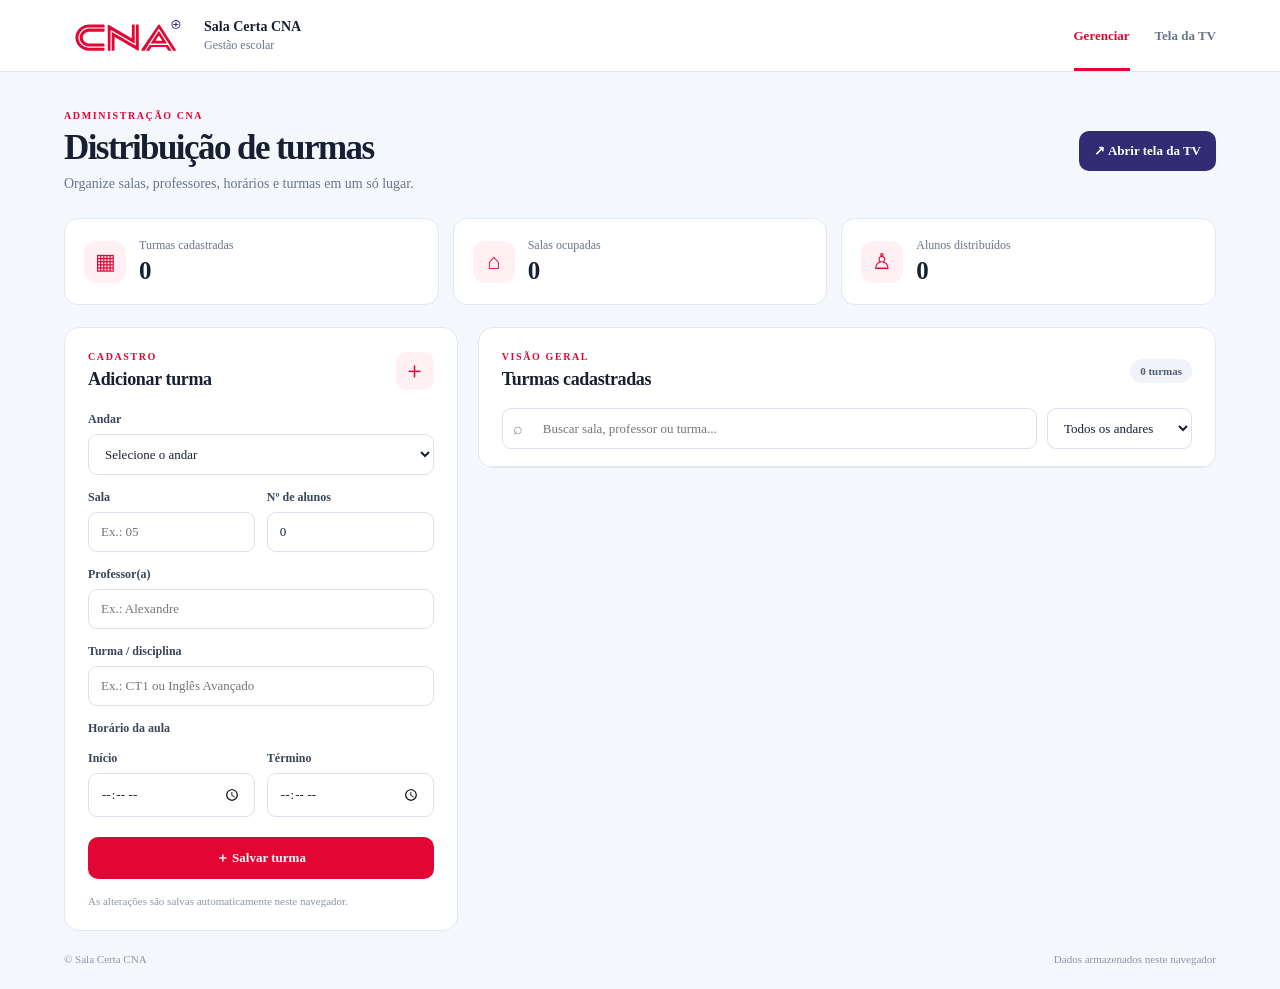
==== commit b137b421: "refatoracao" ====
--- a/view/index.html
+++ b/view/index.html
@@ -1,173 +1,119 @@
 <!doctype html>
 <html lang="pt-BR">
-  <head>
+
+<head>
     <meta charset="utf-8">
     <meta name="viewport" content="width=device-width, initial-scale=1">
     <meta name="theme-color" content="#e30635">
     <meta name="description" content="Painel de gerenciamento e distribuição de turmas e salas da CNA.">
     <title>Sala Certa CNA | Quadro de Turmas</title>
-      <link rel="icon" type="image/svg+xml" href="../assets/cna-logo.svg">
-      <link rel="stylesheet" href="../style.css">
-    </head>
-    <body>
-      <header class="topbar">
-        <a class="brand" href="#admin" aria-label="Sala Certa CNA">
-          <span class="brand-mark logo-holder">
-            <img src="../assets/cna-logo.svg" alt="Logo CNA+">
-          </span>
-          <span>
-            <strong>Sala Certa CNA</strong>
-              <small>Gestão escolar</small>
-              </span>
-            </a>
-            <nav class="nav-tabs" aria-label="Navegação principal">
-              <a href="#admin" id="adminLink" class="nav-link active">Gerenciar</a>
-                <a href="#tv" id="tvLink" class="nav-link">Tela da TV</a>
-                </nav>
-              </header>
-              <main id="adminView" class="page">
-                <section class="page-heading">
-                  <div>
-                    <p class="eyebrow">ADMINISTRAÇÃO CNA</p>
-                      <h1>Distribuição de turmas</h1>
-                        <p class="muted">Organize salas, professores, horários e turmas em um só lugar.</p>
-                        </div>
-                        <a class="button button-dark" href="#tv" target="_blank" rel="noopener">↗ Abrir tela da TV</a>
-                        </section>
-                        <section class="stats" aria-label="Resumo">
-                          <article class="stat-card">
-                            <span class="stat-icon">▦</span>
-                              <div>
-                                <span class="stat-label">Turmas cadastradas</span>
-                                  <strong id="totalClasses">0</strong>
-                                  </div>
-                                </article>
-                                <article class="stat-card">
-                                  <span class="stat-icon">⌂</span>
-                                    <div>
-                                      <span class="stat-label">Salas ocupadas</span>
-                                        <strong id="totalRooms">0</strong>
-                                        </div>
-                                      </article>
-                                      <article class="stat-card">
-                                        <span class="stat-icon">♙</span>
-                                          <div>
-                                            <span class="stat-label">Alunos distribuídos</span>
-                                              <strong id="totalStudents">0</strong>
-                                              </div>
-                                            </article>
-                                          </section>
-                                          <section class="content-grid">
-                                            <article class="panel form-panel">
-                                              <div class="panel-heading">
-                                                <div>
-                                                  <p class="eyebrow">CADASTRO</p>
-                                                    <h2 id="formTitle">Adicionar turma</h2>
-                                                    </div>
-                                                    <span class="heading-icon">＋</span>
-                                                    </div>
-                                                    <form id="classForm">
-                                                      <input type="hidden" id="classId">
-                                                      <label for="floor">Andar</label>
-                                                        <select id="floor" required>
-                                                          <option value="">Selecione o andar</option>
-                                                            <option>Térreo</option>
-                                                              <option>1º andar</option>
-                                                                <option>2º andar</option>
-                                                                  <option>3º andar</option>
-                                                                    <option>4º andar</option>
-                                                                      <option>5º andar</option>
-                                                                        <option>Outro</option>
-                                                                        </select>
-                                                                        <div class="form-row">
-                                                                          <div>
-                                                                            <label for="room">Sala</label>
-                                                                              <input id="room" placeholder="Ex.: 05" required maxlength="20">
-                                                                            </div>
-                                                                            <div>
-                                                                              <label for="students">Nº de alunos</label>
-                                                                                <input id="students" type="number" min="0" max="999" value="0" required>
-                                                                              </div>
-                                                                            </div>
-                                                                            <label for="teacher">Professor(a)</label>
-                                                                              <input id="teacher" placeholder="Ex.: Alexandre" required maxlength="80">
-                                                                              <label for="className">Turma / disciplina</label>
-                                                                                <input id="className" placeholder="Ex.: CT1 ou Inglês Avançado" required maxlength="100">
-                                                                                <label>Horário da aula</label>
-                                                                                  <div class="form-row time-row">
-                                                                                    <div>
-                                                                                      <label for="startTime">Início</label>
-                                                                                        <input id="startTime" type="time" required>
-                                                                                      </div>
-                                                                                      <div>
-                                                                                        <label for="endTime">Término</label>
-                                                                                          <input id="endTime" type="time" required>
-                                                                                        </div>
-                                                                                      </div>
-                                                                                      <div id="formError" class="form-error" role="alert" hidden>
-                                                                                      </div>
-                                                                                      <div class="form-actions">
-                                                                                        <button type="submit" class="button button-primary" id="saveButton">＋ Salvar turma</button>
-                                                                                          <button type="button" class="button button-quiet" id="cancelEdit" hidden>Cancelar</button>
-                                                                                          </div>
-                                                                                        </form>
-                                                                                        <p class="form-note">As alterações são salvas automaticamente neste navegador.</p>
-                                                                                        </article>
-                                                                                        <article class="panel list-panel">
-                                                                                          <div class="panel-heading list-heading">
-                                                                                            <div>
-                                                                                              <p class="eyebrow">VISÃO GERAL</p>
-                                                                                                <h2>Turmas cadastradas</h2>
-                                                                                                </div>
-                                                                                                <span id="listCount" class="count-pill">0 turmas</span>
-                                                                                                </div>
-                                                                                                <div class="toolbar">
-                                                                                                  <label class="search-box">
-                                                                                                    <span aria-hidden="true">⌕</span>
-                                                                                                      <input id="searchInput" type="search" placeholder="Buscar sala, professor ou turma..." aria-label="Buscar turmas">
-                                                                                                    </label>
-                                                                                                    <select id="floorFilter" aria-label="Filtrar por andar">
-                                                                                                      <option value="">Todos os andares</option>
-                                                                                                      </select>
-                                                                                                    </div>
-                                                                                                    <div id="classList" class="class-list">
-                                                                                                    </div>
-                                                                                                    <div id="emptyState" class="empty-state">
-                                                                                                      <span class="empty-icon">▤</span>
-                                                                                                        <strong>Nenhuma turma por aqui</strong>
-                                                                                                          <p>Cadastre a primeira turma usando o formulário ao lado.</p>
-                                                                                                          </div>
-                                                                                                        </article>
-                                                                                                      </section>
-                                                                                                      <footer class="page-footer">
-                                                                                                        <span>© Sala Certa CNA</span>
-                                                                                                          <span>Dados armazenados neste navegador</span>
-                                                                                                          </footer>
-                                                                                                        </main>
-                                                                                                        <main id="tvView" class="tv-view" hidden>
-                                                                                                          <header class="tv-header">
-                                                                                                            <div class="tv-brand">
-                                                                                                              <div>
-                                                                                                                <p class="eyebrow">CNA · INFORMAÇÃO ESCOLAR</p>
-                                                                                                                  <h1>Quadro de Turmas</h1>
-                                                                                                                  </div>
-                                                                                                                </div>
-                                                                                                                <div class="tv-clock">
-                                                                                                                  <strong id="clock">--:--</strong>
-                                                                                                                    <span id="dateLabel">Carregando data…</span>
-                                                                                                                    </div>
-                                                                                                                    <button id="fullscreenButton" class="fullscreen-button" type="button" aria-label="Entrar em tela cheia" title="Tela cheia (Esc para sair)">
-                                                                                                                      <span aria-hidden="true">⛶</span>
-                                                                                                                      </button>
-                                                                                                                    </header>
-                                                                                                                    <section id="tvContent" class="tv-content">
-                                                                                                                    </section>
-                                                                                                                    <footer class="tv-footer">
-                                                                                                                      <span>Consulte o andar, horário e sala da sua turma</span>
-                                                                                                                        <span id="tvUpdated">Atualizado agora</span>
-                                                                                                                        </footer>
-                                                                                                                      </main>
-                                                                                                                      <script src="../app.js">
-                                                                                                                      </script>
-                                                                                                                    </body>
-                                                                                                                  </html>
+    <link rel="icon" type="image/svg+xml" href="../assets/cna-logo.svg">
+    <link rel="stylesheet" href="../style.css">
+</head>
+
+<body>
+    <header class="topbar"><a class="brand" href="#admin" aria-label="Sala Certa CNA"><span
+                class="brand-mark logo-holder"><img src="../assets/cna-logo.svg"
+                    alt="Logo CNA+"></span><span><strong>Sala Certa CNA</strong><small>Gestão escolar</small></span></a>
+        <nav class="nav-tabs" aria-label="Navegação principal"><a href="#admin" id="adminLink"
+                class="nav-link active">Gerenciar</a><a href="#tv" id="tvLink" class="nav-link">Tela da TV</a></nav>
+    </header>
+    <main id="adminView" class="page">
+        <section class="page-heading">
+            <div>
+                <p class="eyebrow">ADMINISTRAÇÃO CNA</p>
+                <h1>Distribuição de turmas</h1>
+                <p class="muted">Organize salas, professores, horários e turmas em um só lugar.</p>
+            </div><a class="button button-dark" href="#tv" target="_blank" rel="noopener">↗ Abrir tela da TV</a>
+        </section>
+        <section class="stats" aria-label="Resumo">
+            <article class="stat-card"><span class="stat-icon">▦</span>
+                <div><span class="stat-label">Turmas cadastradas</span><strong id="totalClasses">0</strong></div>
+            </article>
+            <article class="stat-card"><span class="stat-icon">⌂</span>
+                <div><span class="stat-label">Salas ocupadas</span><strong id="totalRooms">0</strong></div>
+            </article>
+            <article class="stat-card"><span class="stat-icon">♙</span>
+                <div><span class="stat-label">Alunos distribuídos</span><strong id="totalStudents">0</strong></div>
+            </article>
+        </section>
+        <section class="content-grid">
+            <article class="panel form-panel">
+                <div class="panel-heading">
+                    <div>
+                        <p class="eyebrow">CADASTRO</p>
+                        <h2 id="formTitle">Adicionar turma</h2>
+                    </div><span class="heading-icon">＋</span>
+                </div>
+                <form id="classForm"><input type="hidden" id="classId">
+                    <label for="floor">Andar</label><select id="floor" required>
+                        <option value="">Selecione o andar</option>
+                        <option>Térreo</option>
+                        <option>1º andar</option>
+                        <option>2º andar</option>
+                        <option>3º andar</option>
+                        <option>4º andar</option>
+                        <option>5º andar</option>
+                        <option>Outro</option>
+                    </select>
+                    <div class="form-row">
+                        <div><label for="room">Sala</label><input id="room" placeholder="Ex.: 05" required
+                                maxlength="20"></div>
+                        <div><label for="students">Nº de alunos</label><input id="students" type="number" min="0"
+                                max="999" value="0" required></div>
+                    </div>
+                    <label for="teacher">Professor(a)</label><input id="teacher" placeholder="Ex.: Alexandre" required
+                        maxlength="80"><label for="className">Turma / disciplina</label><input id="className"
+                        placeholder="Ex.: CT1 ou Inglês Avançado" required maxlength="100">
+                    <label>Horário da aula</label>
+                    <div class="form-row time-row">
+                        <div><label for="startTime">Início</label><input id="startTime" type="time" required></div>
+                        <div><label for="endTime">Término</label><input id="endTime" type="time" required></div>
+                    </div>
+                    <div id="formError" class="form-error" role="alert" hidden></div>
+                    <div class="form-actions"><button type="submit" class="button button-primary" id="saveButton">＋
+                            Salvar turma</button><button type="button" class="button button-quiet" id="cancelEdit"
+                            hidden>Cancelar</button></div>
+                </form>
+                <p class="form-note">As alterações são salvas automaticamente neste navegador.</p>
+            </article>
+            <article class="panel list-panel">
+                <div class="panel-heading list-heading">
+                    <div>
+                        <p class="eyebrow">VISÃO GERAL</p>
+                        <h2>Turmas cadastradas</h2>
+                    </div><span id="listCount" class="count-pill">0 turmas</span>
+                </div>
+                <div class="toolbar"><label class="search-box"><span aria-hidden="true">⌕</span><input id="searchInput"
+                            type="search" placeholder="Buscar sala, professor ou turma..."
+                            aria-label="Buscar turmas"></label><select id="floorFilter" aria-label="Filtrar por andar">
+                        <option value="">Todos os andares</option>
+                    </select></div>
+                <div id="classList" class="class-list"></div>
+                <div id="emptyState" class="empty-state"><span class="empty-icon">▤</span><strong>Nenhuma turma por
+                        aqui</strong>
+                    <p>Cadastre a primeira turma usando o formulário ao lado.</p>
+                </div>
+            </article>
+        </section>
+        <footer class="page-footer"><span>© Sala Certa CNA</span><span>Dados armazenados neste navegador</span></footer>
+    </main>
+    <main id="tvView" class="tv-view" hidden>
+        <header class="tv-header">
+            <div class="tv-brand">
+                <div>
+                    <h1>Quadro de Turmas</h1>
+                </div>
+            </div>
+            <div class="tv-clock"><strong id="clock">--:--</strong><span id="dateLabel">Carregando data…</span></div>
+            <button id="fullscreenButton" class="fullscreen-button" type="button" aria-label="Entrar em tela cheia"
+                title="Tela cheia (Esc para sair)"><span aria-hidden="true">⛶</span></button>
+        </header>
+        <section id="tvContent" class="tv-content"></section>
+        <footer class="tv-footer"><span>Consulte o andar, horário e sala da sua turma</span><span
+                id="tvUpdated">Atualizado agora</span></footer>
+    </main>
+    <script src="../app.js"></script>
+</body>
+
+</html>
--- a/style.css
+++ b/style.css
@@ -1,783 +1,1722 @@
 :root {
-  font-family:Inter,system-ui,-apple-system,"Segoe UI",sans-serif;
-  color:#172033;
-  background:#f4f7fb;
-  --blue:#e30635;
-  --navy:#302d74;
-  --muted:#68758a;
-  --line:#e3e8ef
+<<<<<<< HEAD
+  font-family: Inter,system-ui,-apple-system,"Segoe UI",sans-serif;
+  color: #172033;
+  background: #f4f7fb;
+  --blue: #e30635;
+  --navy: #302d74;
+  --muted: #68758a;
+  --line: #e3e8ef;
 }
 * {
-  box-sizing:border-box
+  box-sizing: border-box;
 }
 body {
-  margin:0;
-  min-height:100vh
+  margin: 0;
+  min-height: 100vh;
 }
 button,input,select {
-  font:inherit
+  font: inherit;
 }
 a {
-  color:inherit;
-  text-decoration:none
+  color: inherit;
+  text-decoration: none;
 }
 [hidden] {
-  display:none!important
+  display: none!important;
 }
 .topbar {
-  height:72px;
-  padding:0 clamp(16px,5vw,72px);
-  display:flex;
-  align-items:center;
-  justify-content:space-between;
-  background:#fff;
-  border-bottom:1px solid var(--line)
+  height: 72px;
+  padding: 0 clamp(16px,5vw,72px);
+  display: flex;
+  align-items: center;
+  justify-content: space-between;
+  background: #fff;
+  border-bottom: 1px solid var(--line);
 }
 .brand,.tv-brand {
-  display:flex;
-  align-items:center;
-  gap:12px
+  display: flex;
+  align-items: center;
+  gap: 12px;
 }
 .brand-mark {
-  width:42px;
-  height:42px;
-  display:grid;
-  place-items:center;
-  background:var(--blue);
-  color:#fff;
-  border-radius:12px;
-  font-weight:850
+  width: 42px;
+  height: 42px;
+  display: grid;
+  place-items: center;
+  background: var(--blue);
+  color: #fff;
+  border-radius: 12px;
+  font-weight: 850;
 }
 .brand strong,.brand small {
-  display:block
+  display: block;
 }
 .brand strong {
-  font-size:14px
+  font-size: 14px;
 }
 .brand small {
-  font-size:12px;
-  color:var(--muted);
-  margin-top:3px
+  font-size: 12px;
+  color: var(--muted);
+  margin-top: 3px;
 }
 .nav-tabs {
-  height:100%;
-  display:flex;
-  gap:25px
+  height: 100%;
+  display: flex;
+  gap: 25px;
 }
 .nav-link {
-  display:flex;
-  align-items:center;
-  position:relative;
-  color:var(--muted);
-  font-size:13px;
-  font-weight:700
+  display: flex;
+  align-items: center;
+  position: relative;
+  color: var(--muted);
+  font-size: 13px;
+  font-weight: 700;
 }
 .nav-link.active {
-  color:var(--blue)
+  color: var(--blue);
 }
 .nav-link.active:after {
-  content:"";
-  height:3px;
-  position:absolute;
-  bottom:0;
-  left:0;
-  right:0;
-  background:var(--blue)
+  content: "";
+  height: 3px;
+  position: absolute;
+  bottom: 0;
+  left: 0;
+  right: 0;
+  background: var(--blue);
 }
 .page {
-  max-width:1400px;
-  margin:auto;
-  padding:38px clamp(16px,5vw,72px) 24px
+  max-width: 1400px;
+  margin: auto;
+  padding: 38px clamp(16px,5vw,72px) 24px;
 }
 .page-heading {
-  display:flex;
-  align-items:center;
-  justify-content:space-between;
-  gap:18px;
-  margin-bottom:26px
+  display: flex;
+  align-items: center;
+  justify-content: space-between;
+  gap: 18px;
+  margin-bottom: 26px;
 }
 .eyebrow {
-  margin:0 0 7px;
-  font-size:10px;
-  letter-spacing:.16em;
-  font-weight:850;
-  color:var(--blue)
+  margin: 0 0 7px;
+  font-size: 10px;
+  letter-spacing: .16em;
+  font-weight: 850;
+  color: var(--blue);
 }
 h1 {
-  font-size:clamp(25px,3vw,35px);
-  letter-spacing:-.045em;
-  margin:0 0 8px
+  font-size: clamp(25px,3vw,35px);
+  letter-spacing: -.045em;
+  margin: 0 0 8px;
 }
 h2 {
-  font-size:18px;
-  margin:0;
-  letter-spacing:-.02em
+  font-size: 18px;
+  margin: 0;
+  letter-spacing: -.02em;
 }
 .muted {
-  margin:0;
-  color:var(--muted);
-  font-size:14px
+  margin: 0;
+  color: var(--muted);
+  font-size: 14px;
 }
 .button {
-  border:0;
-  border-radius:10px;
-  padding:12px 15px;
-  display:inline-flex;
-  justify-content:center;
-  align-items:center;
-  font-size:13px;
-  font-weight:750;
-  cursor:pointer
+  border: 0;
+  border-radius: 10px;
+  padding: 12px 15px;
+  display: inline-flex;
+  justify-content: center;
+  align-items: center;
+  font-size: 13px;
+  font-weight: 750;
+  cursor: pointer;
 }
 .button-dark {
-  background:var(--navy);
-  color:#fff
+  background: var(--navy);
+  color: #fff;
 }
 .button-primary {
-  background:var(--blue);
-  color:#fff
+  background: var(--blue);
+  color: #fff;
 }
 .button-quiet {
-  background:#eef1f6;
-  color:var(--muted)
+  background: #eef1f6;
+  color: var(--muted);
 }
 .stats {
-  display:grid;
-  grid-template-columns:repeat(3,1fr);
-  gap:14px;
-  margin-bottom:22px
+  display: grid;
+  grid-template-columns: repeat(3,1fr);
+  gap: 14px;
+  margin-bottom: 22px;
 }
 .stat-card {
-  display:flex;
-  align-items:center;
-  gap:13px;
-  padding:19px;
-  background:#fff;
-  border:1px solid var(--line);
-  border-radius:14px
+  display: flex;
+  align-items: center;
+  gap: 13px;
+  padding: 19px;
+  background: #fff;
+  border: 1px solid var(--line);
+  border-radius: 14px;
 }
 .stat-icon {
-  display:grid;
-  place-items:center;
-  width:42px;
-  height:42px;
-  background:#fff0f3;
-  color:var(--blue);
-  border-radius:12px;
-  font-size:22px
+  display: grid;
+  place-items: center;
+  width: 42px;
+  height: 42px;
+  background: #fff0f3;
+  color: var(--blue);
+  border-radius: 12px;
+  font-size: 22px;
 }
 .stat-label {
-  display:block;
-  color:var(--muted);
-  font-size:12px;
-  margin-bottom:4px
+  display: block;
+  color: var(--muted);
+  font-size: 12px;
+  margin-bottom: 4px;
 }
 .stat-card strong {
-  font-size:25px
+  font-size: 25px;
 }
 .content-grid {
-  display:grid;
-  grid-template-columns:minmax(280px,.8fr) minmax(0,1.5fr);
-  gap:20px;
-  align-items:start
+  display: grid;
+  grid-template-columns: minmax(280px,.8fr) minmax(0,1.5fr);
+  gap: 20px;
+  align-items: start;
 }
 .panel {
-  background:#fff;
-  border:1px solid var(--line);
-  border-radius:15px;
-  overflow:hidden
+  background: #fff;
+  border: 1px solid var(--line);
+  border-radius: 15px;
+  overflow: hidden;
 }
 .form-panel {
-  padding:23px
+  padding: 23px;
 }
 .panel-heading {
-  display:flex;
-  align-items:center;
-  justify-content:space-between;
-  gap:12px;
-  margin-bottom:22px
+  display: flex;
+  align-items: center;
+  justify-content: space-between;
+  gap: 12px;
+  margin-bottom: 22px;
 }
 .heading-icon {
-  display:grid;
-  place-items:center;
-  width:38px;
-  height:38px;
-  border-radius:11px;
-  background:#fff0f3;
-  color:var(--blue);
-  font-size:23px
+  display: grid;
+  place-items: center;
+  width: 38px;
+  height: 38px;
+  border-radius: 11px;
+  background: #fff0f3;
+  color: var(--blue);
+  font-size: 23px;
 }
 form label {
-  display:block;
-  margin:15px 0 7px;
-  font-size:12px;
-  font-weight:750;
-  color:#39465a
+  display: block;
+  margin: 15px 0 7px;
+  font-size: 12px;
+  font-weight: 750;
+  color: #39465a;
 }
 input,select {
-  width:100%;
-  min-width:0;
-  padding:11px 12px;
-  border:1px solid #dbe1eb;
-  border-radius:9px;
-  background:#fff;
-  color:#172033;
-  font-size:13px;
-  outline:none
-}
-input:focus,select:focus {
-  border-color:#ef8095;
-  box-shadow:0 0 0 3px #fff0f3
+  width: 100%;
+  min-width: 0;
+  padding: 11px 12px;
+  border: 1px solid #dbe1eb;
+  border-radius: 9px;
+  background: #fff;
+  color: #172033;
+  font-size: 13px;
+  outline: none;
+}
+input: focus,select:focus {;
+  border-color: #ef8095;
+  box-shadow: 0 0 0 3px #fff0f3;
 }
 .form-row {
-  display:grid;
-  grid-template-columns:1fr 1fr;
-  gap:12px
+  display: grid;
+  grid-template-columns: 1fr 1fr;
+  gap: 12px;
 }
 .form-actions {
-  display:flex;
-  gap:8px;
-  margin-top:20px
+  display: flex;
+  gap: 8px;
+  margin-top: 20px;
 }
 .form-actions .button-primary {
-  flex:1
+  flex: 1;
 }
 .form-note {
-  font-size:11px;
-  color:#8a95a6;
-  margin:16px 0 0
+  font-size: 11px;
+  color: #8a95a6;
+  margin: 16px 0 0;
 }
 .form-error {
-  margin-top:12px;
-  padding:10px;
-  background:#fff0ef;
-  color:#b42318;
-  border-radius:8px;
-  font-size:12px
+  margin-top: 12px;
+  padding: 10px;
+  background: #fff0ef;
+  color: #b42318;
+  border-radius: 8px;
+  font-size: 12px;
 }
 .list-heading {
-  padding:23px 23px 0;
-  margin-bottom:18px
+  padding: 23px 23px 0;
+  margin-bottom: 18px;
 }
 .count-pill {
-  padding:6px 10px;
-  border-radius:20px;
-  background:#f0f3f8;
-  color:#4e5e76;
-  font-size:11px;
-  font-weight:750
+  padding: 6px 10px;
+  border-radius: 20px;
+  background: #f0f3f8;
+  color: #4e5e76;
+  font-size: 11px;
+  font-weight: 750;
 }
 .toolbar {
-  display:flex;
-  gap:10px;
-  padding:0 23px 17px;
-  border-bottom:1px solid var(--line)
+  display: flex;
+  gap: 10px;
+  padding: 0 23px 17px;
+  border-bottom: 1px solid var(--line);
 }
 .search-box {
-  display:flex;
-  align-items:center;
-  gap:8px;
-  flex:1;
-  padding-left:10px;
-  border:1px solid #dbe1eb;
-  border-radius:9px;
-  color:#8792a4
+  display: flex;
+  align-items: center;
+  gap: 8px;
+  flex: 1;
+  padding-left: 10px;
+  border: 1px solid #dbe1eb;
+  border-radius: 9px;
+  color: #8792a4;
 }
 .search-box input {
-  border:0;
-  box-shadow:none!important
+  border: 0;
+  box-shadow: none!important;
 }
 .toolbar select {
-  width:145px
+  width: 145px;
 }
 .class-list {
-  padding:0 23px
+  padding: 0 23px;
 }
 .class-item {
-  display:flex;
-  align-items:center;
-  gap:12px;
-  padding:16px 0;
-  border-bottom:1px solid #edf0f5
+  display: flex;
+  align-items: center;
+  gap: 12px;
+  padding: 16px 0;
+  border-bottom: 1px solid #edf0f5;
 }
 .room-number {
-  width:46px;
-  height:46px;
-  display:grid;
-  place-items:center;
-  flex-shrink:0;
-  border-radius:11px;
-  background:#fff0f3;
-  color:var(--blue);
-  font-size:13px;
-  font-weight:850
+  width: 46px;
+  height: 46px;
+  display: grid;
+  place-items: center;
+  flex-shrink: 0;
+  border-radius: 11px;
+  background: #fff0f3;
+  color: var(--blue);
+  font-size: 13px;
+  font-weight: 850;
 }
 .class-info {
-  flex:1;
-  min-width:0
+  flex: 1;
+  min-width: 0;
 }
 .class-info strong {
-  display:block;
-  font-size:14px;
-  margin-bottom:4px;
-  overflow-wrap:anywhere
+  display: block;
+  font-size: 14px;
+  margin-bottom: 4px;
+  overflow-wrap: anywhere;
 }
 .class-info span {
-  display:block;
-  color:var(--muted);
-  font-size:12px;
-  line-height:1.5
+  display: block;
+  color: var(--muted);
+  font-size: 12px;
+  line-height: 1.5;
 }
 .student-count {
-  font-size:11px;
-  color:#53627a;
-  white-space:nowrap
+  font-size: 11px;
+  color: #53627a;
+  white-space: nowrap;
 }
 .item-actions {
-  display:flex;
-  gap:4px
+  display: flex;
+  gap: 4px;
 }
 .icon-button {
-  width:31px;
-  height:31px;
-  border:0;
-  border-radius:8px;
-  background:transparent;
-  color:#6d7a8f;
-  cursor:pointer;
-  font-size:16px
+  width: 31px;
+  height: 31px;
+  border: 0;
+  border-radius: 8px;
+  background: transparent;
+  color: #6d7a8f;
+  cursor: pointer;
+  font-size: 16px;
 }
 .icon-button:hover {
-  background:#f0f4fb;
-  color:var(--blue)
+  background: #f0f4fb;
+  color: var(--blue);
 }
 .icon-button.delete:hover {
-  background:#fff1f0;
-  color:#c52d2d
+  background: #fff1f0;
+  color: #c52d2d;
 }
 .empty-state {
-  display:none;
-  padding:42px 20px;
-  text-align:center;
-  color:var(--muted)
+  display: none;
+  padding: 42px 20px;
+  text-align: center;
+  color: var(--muted);
 }
 .empty-state.visible {
-  display:block
+  display: block;
 }
 .empty-icon {
-  font-size:30px;
-  display:block;
-  margin-bottom:10px
+  font-size: 30px;
+  display: block;
+  margin-bottom: 10px;
 }
 .empty-state strong {
-  display:block;
-  color:#172033;
-  font-size:14px
+  display: block;
+  color: #172033;
+  font-size: 14px;
 }
 .empty-state p {
-  font-size:12px
+  font-size: 12px;
 }
 .page-footer {
-  display:flex;
-  justify-content:space-between;
-  gap:12px;
-  padding-top:22px;
-  font-size:11px;
-  color:#8b96a7
+  display: flex;
+  justify-content: space-between;
+  gap: 12px;
+  padding-top: 22px;
+  font-size: 11px;
+  color: #8b96a7;
 }
 .tv-view {
-  min-height:100vh;
-  padding:clamp(22px,4vw,55px) clamp(18px,5vw,72px) 20px;
-  background:#ffffff;
-  color:#172033
+  min-height: 100vh;
+  padding: clamp(22px,4vw,55px) clamp(18px,5vw,72px) 20px;
+  background: #ffffff;
+  color: #172033;
 }
 .tv-header {
-  display:flex;
-  align-items:center;
-  justify-content:space-between;
-  gap:20px;
-  padding-bottom:25px;
-  border-bottom:1px solid #e3e8ef
+  display: flex;
+  align-items: center;
+  justify-content: space-between;
+  gap: 20px;
+  padding-bottom: 25px;
+  border-bottom: 1px solid #e3e8ef;
 }
 .tv-brand .brand-mark {
-  width:148px;
-  height:62px;
-  border-radius:6px;
-  background:#fff;
-  padding:2px 5px
+  width: 148px;
+  height: 62px;
+  border-radius: 6px;
+  background: #fff;
+  padding: 2px 5px;
 }
 .tv-brand .brand-mark img {
-  width:100%;
-  height:100%;
-  object-fit:contain
+  width: 100%;
+  height: 100%;
+  object-fit: contain;
 }
 .tv-brand .eyebrow {
-  color:#c8102e;
-  margin-bottom:5px
+  color: #c8102e;
+  margin-bottom: 5px;
 }
 .tv-brand h1 {
-  font-size:clamp(24px,3vw,40px);
-  margin:0
+  font-size: clamp(24px,3vw,40px);
+  margin: 0;
 }
 .tv-clock {
-  text-align:right
+  text-align: right;
 }
 .tv-clock strong {
-  display:block;
-  font-size:clamp(24px,3vw,36px);
-  font-variant-numeric:tabular-nums
+  display: block;
+  font-size: clamp(24px,3vw,36px);
+  font-variant-numeric: tabular-nums;
 }
 .tv-clock span {
-  font-size:12px;
-  color:#68758a
+  font-size: 12px;
+  color: #68758a;
 }
 .tv-content {
-  display:grid;
-  grid-template-columns:repeat(2,minmax(0,1fr));
-  gap:27px;
-  padding:28px 0
+  display: grid;
+  grid-template-columns: repeat(2,minmax(0,1fr));
+  gap: 27px;
+  padding: 28px 0;
 }
 .tv-view .eyebrow {
-  color:#c8102e
+  color: #c8102e;
 }
 .floor-title {
-  color:#302d74
+  color: #302d74;
 }
 .floor-section {
-  min-width:0
+  min-width: 0;
 }
 .floor-title {
-  display:flex;
-  align-items:center;
-  gap:12px;
-  margin-bottom:14px;
-  color:#c8102e;
-  font-size:clamp(15px,1.6vw,21px);
-  letter-spacing:.08em;
-  text-transform:uppercase
+  display: flex;
+  align-items: center;
+  gap: 12px;
+  margin-bottom: 14px;
+  color: #c8102e;
+  font-size: clamp(15px,1.6vw,21px);
+  letter-spacing: .08em;
+  text-transform: uppercase;
 }
 .floor-title:after {
-  content:"";
-  height:1px;
-  background:#e3e8ef;
-  flex:1
+  content: "";
+  height: 1px;
+  background: #e3e8ef;
+  flex: 1;
 }
 .tv-class-list {
-  display:grid;
-  gap:11px
+  display: grid;
+  gap: 11px;
 }
 .tv-class {
-  display:grid;
-  grid-template-columns:76px minmax(0,1fr);
-  align-items:center;
-  gap:16px;
-  padding:17px;
-  background:#fff;
-  border:1px solid #e3e8ef;
-  border-left:4px solid #e30635;
-  border-radius:14px;
-  box-shadow:0 3px 12px rgba(23,32,51,.04)
+  display: grid;
+  grid-template-columns: 76px minmax(0,1fr);
+  align-items: center;
+  gap: 16px;
+  padding: 17px;
+  background: #fff;
+  border: 1px solid #e3e8ef;
+  border-left: 4px solid #e30635;
+  border-radius: 14px;
+  box-shadow: 0 3px 12px rgba(23,32,51,.04);
 }
 .tv-room {
-  display:grid;
-  place-items:center;
-  min-height:65px;
-  border-radius:10px;
-  background:#fff0f3;
-  color:#c8102e;
-  border:1px solid #f3c4ce;
-  font-size:20px;
-  font-weight:850
+  display: grid;
+  place-items: center;
+  min-height: 65px;
+  border-radius: 10px;
+  background: #fff0f3;
+  color: #c8102e;
+  border: 1px solid #f3c4ce;
+  font-size: 20px;
+  font-weight: 850;
 }
 .tv-class h3 {
-  font-size:clamp(17px,1.8vw,23px);
-  margin:0 0 6px;
-  overflow-wrap:anywhere
+  font-size: clamp(17px,1.8vw,23px);
+  margin: 0 0 6px;
+  overflow-wrap: anywhere;
 }
 .tv-class p {
-  font-size:clamp(13px,1.2vw,16px);
-  color:#39465a;
-  margin:0 0 7px
+  font-size: clamp(13px,1.2vw,16px);
+  color: #39465a;
+  margin: 0 0 7px;
 }
 .tv-class small {
-  font-size:12px;
-  color:#68758a
+  font-size: 12px;
+  color: #68758a;
 }
 .tv-empty {
-  grid-column:1/-1;
-  text-align:center;
-  padding:12vh 20px;
-  color:#68758a
+  grid-column: 1/-1;
+  text-align: center;
+  padding: 12vh 20px;
+  color: #68758a;
 }
 .tv-empty strong {
-  display:block;
-  color:#172033;
-  font-size:25px;
-  margin-bottom:10px
+  display: block;
+  color: #172033;
+  font-size: 25px;
+  margin-bottom: 10px;
 }
 .tv-footer {
-  display:flex;
-  justify-content:space-between;
-  gap:12px;
-  border-top:1px solid #e3e8ef;
-  padding-top:16px;
-  color:#68758a;
-  font-size:11px
+  display: flex;
+  justify-content: space-between;
+  gap: 12px;
+  border-top: 1px solid #e3e8ef;
+  padding-top: 16px;
+  color: #68758a;
+  font-size: 11px;
 }
 @media(max-width:900px) {
   .content-grid {
-    grid-template-columns:1fr
+    grid-template-columns: 1fr;
   }
 }
 @media(max-width:600px) {
   .topbar {
-    height:64px;
-    padding:0 13px
+    height: 64px;
+    padding: 0 13px;
   }
   .brand small {
-    display:none
+    display: none;
   }
   .nav-tabs {
-    gap:14px
+    gap: 14px;
   }
   .nav-link {
-    font-size:12px
+    font-size: 12px;
   }
   .page {
-    padding:25px 13px 18px
+    padding: 25px 13px 18px;
   }
   .page-heading {
-    align-items:flex-start;
-    flex-direction:column
+    align-items: flex-start;
+    flex-direction: column;
   }
   .page-heading .button {
-    width:100%
+    width: 100%;
   }
   .stats {
-    gap:7px
+    gap: 7px;
   }
   .stat-card {
-    padding:11px 8px;
-    gap:7px
+    padding: 11px 8px;
+    gap: 7px;
   }
   .stat-icon {
-    width:30px;
-    height:30px;
-    font-size:16px
+    width: 30px;
+    height: 30px;
+    font-size: 16px;
   }
   .stat-label {
-    font-size:9px
+    font-size: 9px;
   }
   .stat-card strong {
-    font-size:20px
+    font-size: 20px;
   }
   .form-panel {
-    padding:17px
+    padding: 17px;
   }
   .list-heading {
-    padding:18px 15px 0
+    padding: 18px 15px 0;
   }
   .toolbar {
-    padding:0 15px 14px;
-    flex-direction:column
+    padding: 0 15px 14px;
+    flex-direction: column;
   }
   .toolbar select {
-    width:100%
+    width: 100%;
   }
   .class-list {
-    padding:0 15px
+    padding: 0 15px;
   }
   .class-item {
-    gap:8px;
-    flex-wrap:wrap
+    gap: 8px;
+    flex-wrap: wrap;
   }
   .room-number {
-    width:39px;
-    height:39px
+    width: 39px;
+    height: 39px;
   }
   .student-count {
-    display:none
+    display: none;
   }
   .page-footer {
-    flex-direction:column
+    flex-direction: column;
   }
   .tv-view {
-    padding:22px 14px 14px
+    padding: 22px 14px 14px;
   }
   .tv-header {
-    align-items:flex-start
+    align-items: flex-start;
   }
   .tv-brand {
-    gap:8px
+    gap: 8px;
   }
   .tv-brand .brand-mark {
-    width:39px;
-    height:39px
+    width: 39px;
+    height: 39px;
   }
   .tv-brand h1 {
-    font-size:19px
+    font-size: 19px;
   }
   .tv-brand .eyebrow {
-    font-size:8px
+    font-size: 8px;
   }
   .tv-clock strong {
-    font-size:22px
+    font-size: 22px;
   }
   .tv-clock span {
-    font-size:9px
+    font-size: 9px;
   }
   .tv-content {
-    grid-template-columns:1fr;
-    gap:22px;
-    padding:22px 0
+    grid-template-columns: 1fr;
+    gap: 22px;
+    padding: 22px 0;
   }
   .tv-class {
-    grid-template-columns:60px minmax(0,1fr);
-    padding:12px;
-    gap:11px
+    grid-template-columns: 60px minmax(0,1fr);
+    padding: 12px;
+    gap: 11px;
   }
   .tv-room {
-    min-height:58px;
-    font-size:16px
+    min-height: 58px;
+    font-size: 16px;
   }
   .tv-class h3 {
-    font-size:18px
+    font-size: 18px;
   }
   .tv-class p {
-    font-size:13px
+    font-size: 13px;
   }
   .tv-footer {
-    font-size:9px
+    font-size: 9px;
   }
 }
 @media(min-width:1400px) {
   .tv-content {
-    grid-template-columns:repeat(3,minmax(0,1fr))
+    grid-template-columns: repeat(3,minmax(0,1fr));
   }
 }
 .logo-holder {
-  width:112px;
-  height:48px;
-  background:#fff;
-  color:#e30635;
-  padding:4px 8px;
-  border-radius:8px;
-  display:flex;
-  align-items:center;
-  justify-content:center;
-  font-size:27px;
-  font-weight:900;
-  letter-spacing:-.09em;
-  line-height:1;
-  flex-shrink:0
+  width: 112px;
+  height: 48px;
+  background: #fff;
+  color: #e30635;
+  padding: 4px 8px;
+  border-radius: 8px;
+  display: flex;
+  align-items: center;
+  justify-content: center;
+  font-size: 27px;
+  font-weight: 900;
+  letter-spacing: -.09em;
+  line-height: 1;
+  flex-shrink: 0;
 }
 .logo-holder span {
-  color:#e30635;
-  font-size:.8em;
-  align-self:flex-start;
-  margin-left:1px
+  color: #e30635;
+  font-size: .8em;
+  align-self: flex-start;
+  margin-left: 1px;
 }
 .tv-brand .logo-holder {
-  width:128px;
-  height:56px;
-  font-size:31px
+  width: 128px;
+  height: 56px;
+  font-size: 31px;
 }
 .time-row label {
-  margin-top:8px
+  margin-top: 8px;
 }
 @media(max-width:600px) {
   .brand .logo-holder {
-    width:90px;
-    height:42px
+    width: 90px;
+    height: 42px;
   }
   .tv-brand .logo-holder {
-    width:92px;
-    height:44px
+    width: 92px;
+    height: 44px;
   }
   .tv-brand .brand-mark {
-    width:92px;
-    height:44px
+    width: 92px;
+    height: 44px;
   }
   .time-row {
-    gap:10px
+    gap: 10px;
   }
 }
 /* Marca CNA e painel de TV claro */
 .logo-holder {
-  width:128px;
-  height:52px;
-  display:flex;
-  align-items:center;
-  justify-content:center;
-  background:#fff;
-  border-radius:6px;
-  overflow:hidden;
-  flex-shrink:0
+  width: 128px;
+  height: 52px;
+  display: flex;
+  align-items: center;
+  justify-content: center;
+  background: #fff;
+  border-radius: 6px;
+  overflow: hidden;
+  flex-shrink: 0;
 }
 .logo-holder img {
-  display:block;
-  width:100%;
-  height:100%;
-  object-fit:contain
+  display: block;
+  width: 100%;
+  height: 100%;
+  object-fit: contain;
 }
 .tv-brand .logo-holder {
-  width:148px;
-  height:62px
+  width: 148px;
+  height: 62px;
 }
 @media(max-width:600px) {
   .brand .logo-holder {
-    width:90px;
-    height:42px
+    width: 90px;
+    height: 42px;
   }
   .tv-brand .logo-holder {
-    width:92px;
-    height:44px
+    width: 92px;
+    height: 44px;
   }
 }
 /* Botão discreto para alternar tela cheia no painel da TV */
 .tv-header {
-  position:relative
+  position: relative;
 }
 .fullscreen-button {
-  position:absolute;
-  top:0;
-  right:0;
-  width:34px;
-  height:34px;
-  display:grid;
-  place-items:center;
-  border:1px solid #e3e8ef;
-  border-radius:9px;
-  background:rgba(255,255,255,.92);
-  color:#68758a;
-  font-size:23px;
-  line-height:1;
-  cursor:pointer;
-  opacity:.72;
-  transition:opacity .15s ease,background .15s ease,color .15s ease
+  position: absolute;
+  top: 0;
+  right: 0;
+  width: 34px;
+  height: 34px;
+  display: grid;
+  place-items: center;
+  border: 1px solid #e3e8ef;
+  border-radius: 9px;
+  background: rgba(255,255,255,.92);
+  color: #68758a;
+  font-size: 23px;
+  line-height: 1;
+  cursor: pointer;
+  opacity: .72;
+  transition: opacity .15s ease,background .15s ease,color .15s ease;
 }
 .fullscreen-button:hover,.fullscreen-button:focus-visible {
-  opacity:1;
-  background:#fff0f3;
-  color:#c8102e;
-  outline:2px solid #f3c4ce;
-  outline-offset:2px
+  opacity: 1;
+  background: #fff0f3;
+  color: #c8102e;
+  outline: 2px solid #f3c4ce;
+  outline-offset: 2px;
 }
 .tv-clock {
-  padding-right:38px
-}
-body:fullscreen .tv-view {
-  min-height:100vh
+  padding-right: 38px;
+}
+body: fullscreen .tv-view {;
+  min-height: 100vh;
 }
 @media(max-width:600px) {
   .fullscreen-button {
-    width:30px;
-    height:30px;
-    font-size:20px;
-    top:-3px;
-    right:-2px
+    width: 30px;
+    height: 30px;
+    font-size: 20px;
+    top: -3px;
+    right: -2px;
   }
   .tv-clock {
-    padding-right:30px
-  }
-}
+    padding-right: 30px;
+  }
+}
+=======
+    font-family: Inter, system-ui, -apple-system, "Segoe UI", sans-serif;
+    color: #172033;
+    background: #f4f7fb;
+    --blue: #e30635;
+    --navy: #302d74;
+    --muted: #68758a;
+    --line: #e3e8ef
+}
+
+* {
+    box-sizing: border-box
+}
+
+body {
+    margin: 0;
+    min-height: 100vh
+}
+
+button,
+input,
+select {
+    font: inherit
+}
+
+a {
+    color: inherit;
+    text-decoration: none
+}
+
+[hidden] {
+    display: none !important
+}
+
+.topbar {
+    height: 72px;
+    padding: 0 clamp(16px, 5vw, 72px);
+    display: flex;
+    align-items: center;
+    justify-content: space-between;
+    background: #fff;
+    border-bottom: 1px solid var(--line)
+}
+
+.brand,
+.tv-brand {
+    display: flex;
+    align-items: center;
+    gap: 12px
+}
+
+.brand-mark {
+    width: 42px;
+    height: 42px;
+    display: grid;
+    place-items: center;
+    background: var(--blue);
+    color: #fff;
+    border-radius: 12px;
+    font-weight: 850
+}
+
+.brand strong,
+.brand small {
+    display: block
+}
+
+.brand strong {
+    font-size: 14px
+}
+
+.brand small {
+    font-size: 12px;
+    color: var(--muted);
+    margin-top: 3px
+}
+
+.nav-tabs {
+    height: 100%;
+    display: flex;
+    gap: 25px
+}
+
+.nav-link {
+    display: flex;
+    align-items: center;
+    position: relative;
+    color: var(--muted);
+    font-size: 13px;
+    font-weight: 700
+}
+
+.nav-link.active {
+    color: var(--blue)
+}
+
+.nav-link.active:after {
+    content: "";
+    height: 3px;
+    position: absolute;
+    bottom: 0;
+    left: 0;
+    right: 0;
+    background: var(--blue)
+}
+
+.page {
+    max-width: 1400px;
+    margin: auto;
+    padding: 38px clamp(16px, 5vw, 72px) 24px
+}
+
+.page-heading {
+    display: flex;
+    align-items: center;
+    justify-content: space-between;
+    gap: 18px;
+    margin-bottom: 26px
+}
+
+.eyebrow {
+    margin: 0 0 7px;
+    font-size: 10px;
+    letter-spacing: .16em;
+    font-weight: 850;
+    color: var(--blue)
+}
+
+h1 {
+    font-size: clamp(25px, 3vw, 35px);
+    letter-spacing: -.045em;
+    margin: 0 0 8px
+}
+
+h2 {
+    font-size: 18px;
+    margin: 0;
+    letter-spacing: -.02em
+}
+
+.muted {
+    margin: 0;
+    color: var(--muted);
+    font-size: 14px
+}
+
+.button {
+    border: 0;
+    border-radius: 10px;
+    padding: 12px 15px;
+    display: inline-flex;
+    justify-content: center;
+    align-items: center;
+    font-size: 13px;
+    font-weight: 750;
+    cursor: pointer
+}
+
+.button-dark {
+    background: var(--navy);
+    color: #fff
+}
+
+.button-primary {
+    background: var(--blue);
+    color: #fff
+}
+
+.button-quiet {
+    background: #eef1f6;
+    color: var(--muted)
+}
+
+.stats {
+    display: grid;
+    grid-template-columns: repeat(3, 1fr);
+    gap: 14px;
+    margin-bottom: 22px
+}
+
+.stat-card {
+    display: flex;
+    align-items: center;
+    gap: 13px;
+    padding: 19px;
+    background: #fff;
+    border: 1px solid var(--line);
+    border-radius: 14px
+}
+
+.stat-icon {
+    display: grid;
+    place-items: center;
+    width: 42px;
+    height: 42px;
+    background: #fff0f3;
+    color: var(--blue);
+    border-radius: 12px;
+    font-size: 22px
+}
+
+.stat-label {
+    display: block;
+    color: var(--muted);
+    font-size: 12px;
+    margin-bottom: 4px
+}
+
+.stat-card strong {
+    font-size: 25px
+}
+
+.content-grid {
+    display: grid;
+    grid-template-columns: minmax(280px, .8fr) minmax(0, 1.5fr);
+    gap: 20px;
+    align-items: start
+}
+
+.panel {
+    background: #fff;
+    border: 1px solid var(--line);
+    border-radius: 15px;
+    overflow: hidden
+}
+
+.form-panel {
+    padding: 23px
+}
+
+.panel-heading {
+    display: flex;
+    align-items: center;
+    justify-content: space-between;
+    gap: 12px;
+    margin-bottom: 22px
+}
+
+.heading-icon {
+    display: grid;
+    place-items: center;
+    width: 38px;
+    height: 38px;
+    border-radius: 11px;
+    background: #fff0f3;
+    color: var(--blue);
+    font-size: 23px
+}
+
+form label {
+    display: block;
+    margin: 15px 0 7px;
+    font-size: 12px;
+    font-weight: 750;
+    color: #39465a
+}
+
+input,
+select {
+    width: 100%;
+    min-width: 0;
+    padding: 11px 12px;
+    border: 1px solid #dbe1eb;
+    border-radius: 9px;
+    background: #fff;
+    color: #172033;
+    font-size: 13px;
+    outline: none
+}
+
+input:focus,
+select:focus {
+    border-color: #ef8095;
+    box-shadow: 0 0 0 3px #fff0f3
+}
+
+.form-row {
+    display: grid;
+    grid-template-columns: 1fr 1fr;
+    gap: 12px
+}
+
+.form-actions {
+    display: flex;
+    gap: 8px;
+    margin-top: 20px
+}
+
+.form-actions .button-primary {
+    flex: 1
+}
+
+.form-note {
+    font-size: 11px;
+    color: #8a95a6;
+    margin: 16px 0 0
+}
+
+.form-error {
+    margin-top: 12px;
+    padding: 10px;
+    background: #fff0ef;
+    color: #b42318;
+    border-radius: 8px;
+    font-size: 12px
+}
+
+.list-heading {
+    padding: 23px 23px 0;
+    margin-bottom: 18px
+}
+
+.count-pill {
+    padding: 6px 10px;
+    border-radius: 20px;
+    background: #f0f3f8;
+    color: #4e5e76;
+    font-size: 11px;
+    font-weight: 750
+}
+
+.toolbar {
+    display: flex;
+    gap: 10px;
+    padding: 0 23px 17px;
+    border-bottom: 1px solid var(--line)
+}
+
+.search-box {
+    display: flex;
+    align-items: center;
+    gap: 8px;
+    flex: 1;
+    padding-left: 10px;
+    border: 1px solid #dbe1eb;
+    border-radius: 9px;
+    color: #8792a4
+}
+
+.search-box input {
+    border: 0;
+    box-shadow: none !important
+}
+
+.toolbar select {
+    width: 145px
+}
+
+.class-list {
+    padding: 0 23px
+}
+
+.class-item {
+    display: flex;
+    align-items: center;
+    gap: 12px;
+    padding: 16px 0;
+    border-bottom: 1px solid #edf0f5
+}
+
+.room-number {
+    width: 46px;
+    height: 46px;
+    display: grid;
+    place-items: center;
+    flex-shrink: 0;
+    border-radius: 11px;
+    background: #fff0f3;
+    color: var(--blue);
+    font-size: 13px;
+    font-weight: 850
+}
+
+.class-info {
+    flex: 1;
+    min-width: 0
+}
+
+.class-info strong {
+    display: block;
+    font-size: 14px;
+    margin-bottom: 4px;
+    overflow-wrap: anywhere
+}
+
+.class-info span {
+    display: block;
+    color: var(--muted);
+    font-size: 12px;
+    line-height: 1.5
+}
+
+.student-count {
+    font-size: 11px;
+    color: #53627a;
+    white-space: nowrap
+}
+
+.item-actions {
+    display: flex;
+    gap: 4px
+}
+
+.icon-button {
+    width: 31px;
+    height: 31px;
+    border: 0;
+    border-radius: 8px;
+    background: transparent;
+    color: #6d7a8f;
+    cursor: pointer;
+    font-size: 16px
+}
+
+.icon-button:hover {
+    background: #f0f4fb;
+    color: var(--blue)
+}
+
+.icon-button.delete:hover {
+    background: #fff1f0;
+    color: #c52d2d
+}
+
+.empty-state {
+    display: none;
+    padding: 42px 20px;
+    text-align: center;
+    color: var(--muted)
+}
+
+.empty-state.visible {
+    display: block
+}
+
+.empty-icon {
+    font-size: 30px;
+    display: block;
+    margin-bottom: 10px
+}
+
+.empty-state strong {
+    display: block;
+    color: #172033;
+    font-size: 14px
+}
+
+.empty-state p {
+    font-size: 12px
+}
+
+.page-footer {
+    display: flex;
+    justify-content: space-between;
+    gap: 12px;
+    padding-top: 22px;
+    font-size: 11px;
+    color: #8b96a7
+}
+
+.tv-view {
+    min-height: 100vh;
+    padding: clamp(22px, 4vw, 55px) clamp(18px, 5vw, 72px) 20px;
+    background: #ffffff;
+    color: #172033
+}
+
+.tv-header {
+    display: flex;
+    align-items: center;
+    justify-content: space-between;
+    gap: 20px;
+    padding-bottom: 25px;
+    border-bottom: 1px solid #e3e8ef
+}
+
+.tv-brand .brand-mark {
+    width: 148px;
+    height: 62px;
+    border-radius: 6px;
+    background: #fff;
+    padding: 2px 5px
+}
+
+.tv-brand .brand-mark img {
+    width: 100%;
+    height: 100%;
+    object-fit: contain
+}
+
+.tv-brand .eyebrow {
+    color: #c8102e;
+    margin-bottom: 5px
+}
+
+.tv-brand h1 {
+    font-size: clamp(24px, 3vw, 40px);
+    margin: 0
+}
+
+.tv-clock {
+    text-align: right
+}
+
+.tv-clock strong {
+    display: block;
+    font-size: clamp(24px, 3vw, 36px);
+    font-variant-numeric: tabular-nums
+}
+
+.tv-clock span {
+    font-size: 12px;
+    color: #68758a
+}
+
+.tv-content {
+    display: grid;
+    grid-template-columns: repeat(2, minmax(0, 1fr));
+    gap: 27px;
+    padding: 28px 0
+}
+
+.tv-view .eyebrow {
+    color: #c8102e
+}
+
+.floor-title {
+    color: #302d74
+}
+
+.floor-section {
+    min-width: 0
+}
+
+.floor-title {
+    display: flex;
+    align-items: center;
+    gap: 12px;
+    margin-bottom: 14px;
+    color: #c8102e;
+    font-size: clamp(15px, 1.6vw, 21px);
+    letter-spacing: .08em;
+    text-transform: uppercase
+}
+
+.floor-title:after {
+    content: "";
+    height: 1px;
+    background: #e3e8ef;
+    flex: 1
+}
+
+.tv-class-list {
+    display: grid;
+    gap: 11px
+}
+
+.tv-class {
+    display: grid;
+    grid-template-columns: 76px minmax(0, 1fr);
+    align-items: center;
+    gap: 16px;
+    padding: 17px;
+    background: #fff;
+    border: 1px solid #e3e8ef;
+    border-left: 4px solid #e30635;
+    border-radius: 14px;
+    box-shadow: 0 3px 12px rgba(23, 32, 51, .04)
+}
+
+.tv-room {
+    display: grid;
+    place-items: center;
+    min-height: 65px;
+    border-radius: 10px;
+    background: #fff0f3;
+    color: #c8102e;
+    border: 1px solid #f3c4ce;
+    font-size: 20px;
+    font-weight: 850
+}
+
+.tv-class h3 {
+    font-size: clamp(17px, 1.8vw, 23px);
+    margin: 0 0 6px;
+    overflow-wrap: anywhere
+}
+
+.tv-class p {
+    font-size: clamp(13px, 1.2vw, 16px);
+    color: #39465a;
+    margin: 0 0 7px
+}
+
+.tv-class small {
+    font-size: 12px;
+    color: #68758a
+}
+
+.tv-empty {
+    grid-column: 1/-1;
+    text-align: center;
+    padding: 12vh 20px;
+    color: #68758a
+}
+
+.tv-empty strong {
+    display: block;
+    color: #172033;
+    font-size: 25px;
+    margin-bottom: 10px
+}
+
+.tv-footer {
+    display: flex;
+    justify-content: space-between;
+    gap: 12px;
+    border-top: 1px solid #e3e8ef;
+    padding-top: 16px;
+    color: #68758a;
+    font-size: 11px
+}
+
+@media(max-width:900px) {
+    .content-grid {
+        grid-template-columns: 1fr
+    }
+}
+
+@media(max-width:600px) {
+    .topbar {
+        height: 64px;
+        padding: 0 13px
+    }
+
+    .brand small {
+        display: none
+    }
+
+    .nav-tabs {
+        gap: 14px
+    }
+
+    .nav-link {
+        font-size: 12px
+    }
+
+    .page {
+        padding: 25px 13px 18px
+    }
+
+    .page-heading {
+        align-items: flex-start;
+        flex-direction: column
+    }
+
+    .page-heading .button {
+        width: 100%
+    }
+
+    .stats {
+        gap: 7px
+    }
+
+    .stat-card {
+        padding: 11px 8px;
+        gap: 7px
+    }
+
+    .stat-icon {
+        width: 30px;
+        height: 30px;
+        font-size: 16px
+    }
+
+    .stat-label {
+        font-size: 9px
+    }
+
+    .stat-card strong {
+        font-size: 20px
+    }
+
+    .form-panel {
+        padding: 17px
+    }
+
+    .list-heading {
+        padding: 18px 15px 0
+    }
+
+    .toolbar {
+        padding: 0 15px 14px;
+        flex-direction: column
+    }
+
+    .toolbar select {
+        width: 100%
+    }
+
+    .class-list {
+        padding: 0 15px
+    }
+
+    .class-item {
+        gap: 8px;
+        flex-wrap: wrap
+    }
+
+    .room-number {
+        width: 39px;
+        height: 39px
+    }
+
+    .student-count {
+        display: none
+    }
+
+    .page-footer {
+        flex-direction: column
+    }
+
+    .tv-view {
+        padding: 22px 14px 14px
+    }
+
+    .tv-header {
+        align-items: flex-start
+    }
+
+    .tv-brand {
+        gap: 8px
+    }
+
+    .tv-brand .brand-mark {
+        width: 39px;
+        height: 39px
+    }
+
+    .tv-brand h1 {
+        font-size: 19px
+    }
+
+    .tv-brand .eyebrow {
+        font-size: 8px
+    }
+
+    .tv-clock strong {
+        font-size: 22px
+    }
+
+    .tv-clock span {
+        font-size: 9px
+    }
+
+    .tv-content {
+        grid-template-columns: 1fr;
+        gap: 22px;
+        padding: 22px 0
+    }
+
+    .tv-class {
+        grid-template-columns: 60px minmax(0, 1fr);
+        padding: 12px;
+        gap: 11px
+    }
+
+    .tv-room {
+        min-height: 58px;
+        font-size: 16px
+    }
+
+    .tv-class h3 {
+        font-size: 18px
+    }
+
+    .tv-class p {
+        font-size: 13px
+    }
+
+    .tv-footer {
+        font-size: 9px
+    }
+}
+
+@media(min-width:1400px) {
+    .tv-content {
+        grid-template-columns: repeat(3, minmax(0, 1fr))
+    }
+}
+
+.logo-holder {
+    width: 112px;
+    height: 48px;
+    background: #fff;
+    color: #e30635;
+    padding: 4px 8px;
+    border-radius: 8px;
+    display: flex;
+    align-items: center;
+    justify-content: center;
+    font-size: 27px;
+    font-weight: 900;
+    letter-spacing: -.09em;
+    line-height: 1;
+    flex-shrink: 0
+}
+
+.logo-holder span {
+    color: #e30635;
+    font-size: .8em;
+    align-self: flex-start;
+    margin-left: 1px
+}
+
+.tv-brand .logo-holder {
+    width: 128px;
+    height: 56px;
+    font-size: 31px
+}
+
+.time-row label {
+    margin-top: 8px
+}
+
+@media(max-width:600px) {
+    .brand .logo-holder {
+        width: 90px;
+        height: 42px
+    }
+
+    .tv-brand .logo-holder {
+        width: 92px;
+        height: 44px
+    }
+
+    .tv-brand .brand-mark {
+        width: 92px;
+        height: 44px
+    }
+
+    .time-row {
+        gap: 10px
+    }
+}
+
+/* Marca CNA e painel de TV claro */
+.logo-holder {
+    width: 128px;
+    height: 52px;
+    display: flex;
+    align-items: center;
+    justify-content: center;
+    background: #fff;
+    border-radius: 6px;
+    overflow: hidden;
+    flex-shrink: 0
+}
+
+.logo-holder img {
+    display: block;
+    width: 100%;
+    height: 100%;
+    object-fit: contain
+}
+
+.tv-brand .logo-holder {
+    width: 148px;
+    height: 62px
+}
+
+@media(max-width:600px) {
+    .brand .logo-holder {
+        width: 90px;
+        height: 42px
+    }
+
+    .tv-brand .logo-holder {
+        width: 92px;
+        height: 44px
+    }
+}
+
+/* Botão discreto para alternar tela cheia no painel da TV */
+.tv-header {
+    position: relative
+}
+
+.fullscreen-button {
+    position: absolute;
+    top: 0;
+    right: 0;
+    width: 34px;
+    height: 34px;
+    display: grid;
+    place-items: center;
+    border: 1px solid #e3e8ef;
+    border-radius: 9px;
+    background: rgba(255, 255, 255, .92);
+    color: #68758a;
+    font-size: 23px;
+    line-height: 1;
+    cursor: pointer;
+    opacity: .72;
+    transition: opacity .15s ease, background .15s ease, color .15s ease
+}
+
+.fullscreen-button:hover,
+.fullscreen-button:focus-visible {
+    opacity: 1;
+    background: #fff0f3;
+    color: #c8102e;
+    outline: 2px solid #f3c4ce;
+    outline-offset: 2px
+}
+
+.tv-clock {
+    padding-right: 38px
+}
+
+body:fullscreen .tv-view {
+    min-height: 100vh
+}
+
+@media(max-width:600px) {
+    .fullscreen-button {
+        width: 30px;
+        height: 30px;
+        font-size: 20px;
+        top: -3px;
+        right: -2px
+    }
+
+    .tv-clock {
+        padding-right: 30px
+    }
+}
+>>>>>>> a064054 (refatoracao)
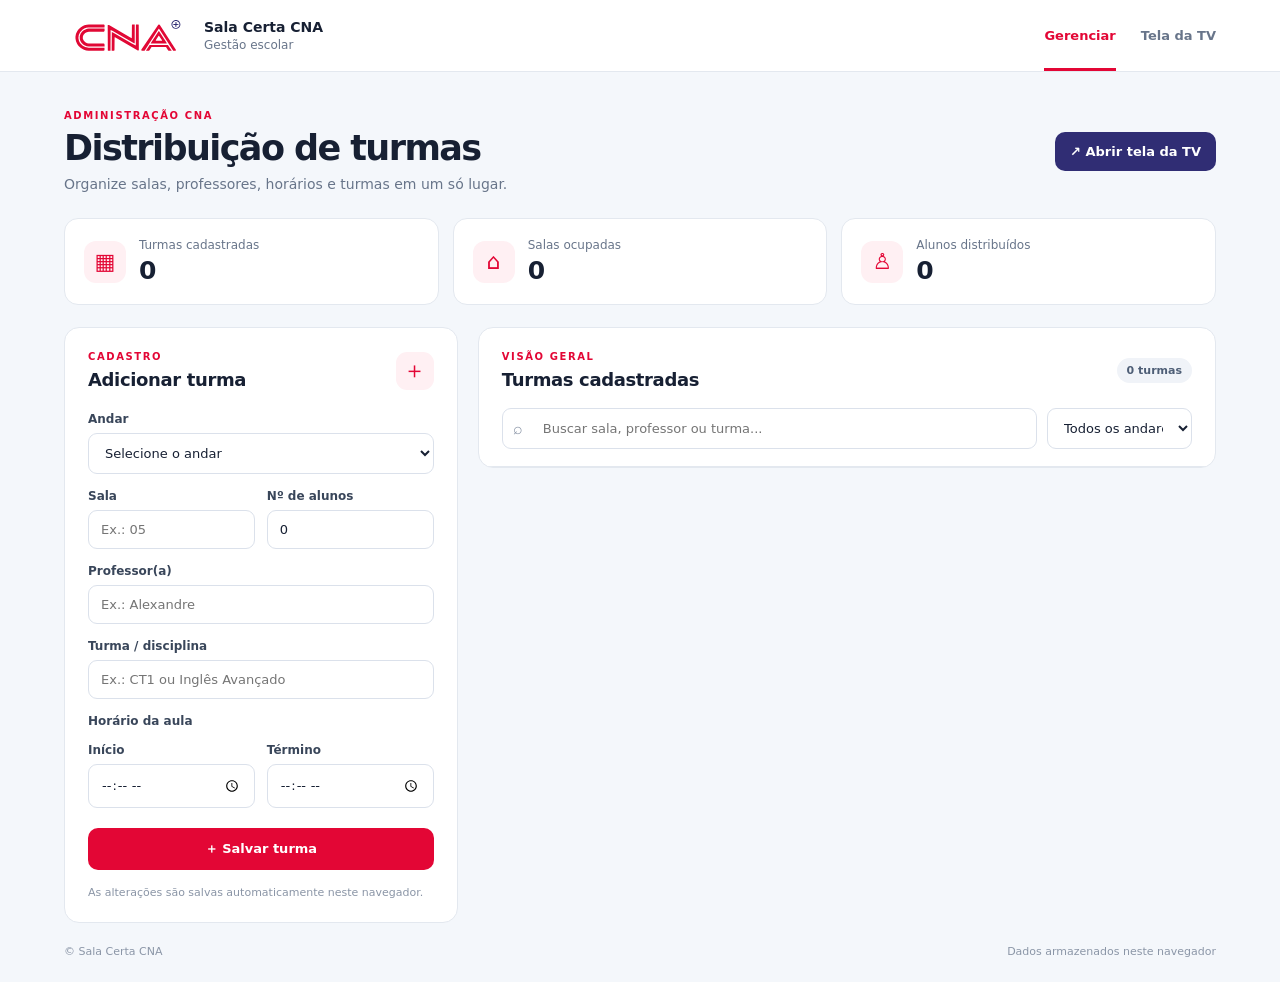
==== commit 204ee21d: "Restaura HTML limpo da tela de TV" ====
--- a/view/index.html
+++ b/view/index.html
@@ -1,7 +1,6 @@
 <!doctype html>
 <html lang="pt-BR">
-
-<head>
+  <head>
     <meta charset="utf-8">
     <meta name="viewport" content="width=device-width, initial-scale=1">
     <meta name="theme-color" content="#e30635">
@@ -9,111 +8,166 @@
     <title>Sala Certa CNA | Quadro de Turmas</title>
     <link rel="icon" type="image/svg+xml" href="../assets/cna-logo.svg">
     <link rel="stylesheet" href="../style.css">
-</head>
-
-<body>
-    <header class="topbar"><a class="brand" href="#admin" aria-label="Sala Certa CNA"><span
-                class="brand-mark logo-holder"><img src="../assets/cna-logo.svg"
-                    alt="Logo CNA+"></span><span><strong>Sala Certa CNA</strong><small>Gestão escolar</small></span></a>
-        <nav class="nav-tabs" aria-label="Navegação principal"><a href="#admin" id="adminLink"
-                class="nav-link active">Gerenciar</a><a href="#tv" id="tvLink" class="nav-link">Tela da TV</a></nav>
+  </head>
+  <body>
+    <header class="topbar">
+      <a class="brand" href="#admin" aria-label="Sala Certa CNA">
+        <span class="brand-mark logo-holder">
+          <img src="../assets/cna-logo.svg" alt="Logo CNA+">
+        </span>
+        <span>
+          <strong>Sala Certa CNA</strong>
+          <small>Gestão escolar</small>
+        </span>
+      </a>
+      <nav class="nav-tabs" aria-label="Navegação principal">
+        <a href="#admin" id="adminLink" class="nav-link active">Gerenciar</a>
+        <a href="#tv" id="tvLink" class="nav-link">Tela da TV</a>
+      </nav>
     </header>
     <main id="adminView" class="page">
-        <section class="page-heading">
+      <section class="page-heading">
+        <div>
+          <p class="eyebrow">ADMINISTRAÇÃO CNA</p>
+          <h1>Distribuição de turmas</h1>
+          <p class="muted">Organize salas, professores, horários e turmas em um só lugar.</p>
+        </div>
+        <a class="button button-dark" href="#tv" target="_blank" rel="noopener">↗ Abrir tela da TV</a>
+      </section>
+      <section class="stats" aria-label="Resumo">
+        <article class="stat-card">
+          <span class="stat-icon">▦</span>
+          <div>
+            <span class="stat-label">Turmas cadastradas</span>
+            <strong id="totalClasses">0</strong>
+          </div>
+        </article>
+        <article class="stat-card">
+          <span class="stat-icon">⌂</span>
+          <div>
+            <span class="stat-label">Salas ocupadas</span>
+            <strong id="totalRooms">0</strong>
+          </div>
+        </article>
+        <article class="stat-card">
+          <span class="stat-icon">♙</span>
+          <div>
+            <span class="stat-label">Alunos distribuídos</span>
+            <strong id="totalStudents">0</strong>
+          </div>
+        </article>
+      </section>
+      <section class="content-grid">
+        <article class="panel form-panel">
+          <div class="panel-heading">
             <div>
-                <p class="eyebrow">ADMINISTRAÇÃO CNA</p>
-                <h1>Distribuição de turmas</h1>
-                <p class="muted">Organize salas, professores, horários e turmas em um só lugar.</p>
-            </div><a class="button button-dark" href="#tv" target="_blank" rel="noopener">↗ Abrir tela da TV</a>
-        </section>
-        <section class="stats" aria-label="Resumo">
-            <article class="stat-card"><span class="stat-icon">▦</span>
-                <div><span class="stat-label">Turmas cadastradas</span><strong id="totalClasses">0</strong></div>
-            </article>
-            <article class="stat-card"><span class="stat-icon">⌂</span>
-                <div><span class="stat-label">Salas ocupadas</span><strong id="totalRooms">0</strong></div>
-            </article>
-            <article class="stat-card"><span class="stat-icon">♙</span>
-                <div><span class="stat-label">Alunos distribuídos</span><strong id="totalStudents">0</strong></div>
-            </article>
-        </section>
-        <section class="content-grid">
-            <article class="panel form-panel">
-                <div class="panel-heading">
-                    <div>
-                        <p class="eyebrow">CADASTRO</p>
-                        <h2 id="formTitle">Adicionar turma</h2>
-                    </div><span class="heading-icon">＋</span>
-                </div>
-                <form id="classForm"><input type="hidden" id="classId">
-                    <label for="floor">Andar</label><select id="floor" required>
-                        <option value="">Selecione o andar</option>
-                        <option>Térreo</option>
-                        <option>1º andar</option>
-                        <option>2º andar</option>
-                        <option>3º andar</option>
-                        <option>4º andar</option>
-                        <option>5º andar</option>
-                        <option>Outro</option>
-                    </select>
-                    <div class="form-row">
-                        <div><label for="room">Sala</label><input id="room" placeholder="Ex.: 05" required
-                                maxlength="20"></div>
-                        <div><label for="students">Nº de alunos</label><input id="students" type="number" min="0"
-                                max="999" value="0" required></div>
-                    </div>
-                    <label for="teacher">Professor(a)</label><input id="teacher" placeholder="Ex.: Alexandre" required
-                        maxlength="80"><label for="className">Turma / disciplina</label><input id="className"
-                        placeholder="Ex.: CT1 ou Inglês Avançado" required maxlength="100">
-                    <label>Horário da aula</label>
-                    <div class="form-row time-row">
-                        <div><label for="startTime">Início</label><input id="startTime" type="time" required></div>
-                        <div><label for="endTime">Término</label><input id="endTime" type="time" required></div>
-                    </div>
-                    <div id="formError" class="form-error" role="alert" hidden></div>
-                    <div class="form-actions"><button type="submit" class="button button-primary" id="saveButton">＋
-                            Salvar turma</button><button type="button" class="button button-quiet" id="cancelEdit"
-                            hidden>Cancelar</button></div>
-                </form>
-                <p class="form-note">As alterações são salvas automaticamente neste navegador.</p>
-            </article>
-            <article class="panel list-panel">
-                <div class="panel-heading list-heading">
-                    <div>
-                        <p class="eyebrow">VISÃO GERAL</p>
-                        <h2>Turmas cadastradas</h2>
-                    </div><span id="listCount" class="count-pill">0 turmas</span>
-                </div>
-                <div class="toolbar"><label class="search-box"><span aria-hidden="true">⌕</span><input id="searchInput"
-                            type="search" placeholder="Buscar sala, professor ou turma..."
-                            aria-label="Buscar turmas"></label><select id="floorFilter" aria-label="Filtrar por andar">
-                        <option value="">Todos os andares</option>
-                    </select></div>
-                <div id="classList" class="class-list"></div>
-                <div id="emptyState" class="empty-state"><span class="empty-icon">▤</span><strong>Nenhuma turma por
-                        aqui</strong>
-                    <p>Cadastre a primeira turma usando o formulário ao lado.</p>
-                </div>
-            </article>
-        </section>
-        <footer class="page-footer"><span>© Sala Certa CNA</span><span>Dados armazenados neste navegador</span></footer>
+              <p class="eyebrow">CADASTRO</p>
+              <h2 id="formTitle">Adicionar turma</h2>
+            </div>
+            <span class="heading-icon">＋</span>
+          </div>
+          <form id="classForm">
+            <input type="hidden" id="classId">
+            <label for="floor">Andar</label>
+            <select id="floor" required>
+              <option value="">Selecione o andar</option>
+              <option>Térreo</option>
+              <option>1º andar</option>
+              <option>2º andar</option>
+              <option>3º andar</option>
+              <option>4º andar</option>
+              <option>5º andar</option>
+              <option>Outro</option>
+            </select>
+            <div class="form-row">
+              <div>
+                <label for="room">Sala</label>
+                <input id="room" placeholder="Ex.: 05" required maxlength="20">
+              </div>
+              <div>
+                <label for="students">Nº de alunos</label>
+                <input id="students" type="number" min="0" max="999" value="0" required>
+              </div>
+            </div>
+            <label for="teacher">Professor(a)</label>
+            <input id="teacher" placeholder="Ex.: Alexandre" required maxlength="80">
+            <label for="className">Turma / disciplina</label>
+            <input id="className" placeholder="Ex.: CT1 ou Inglês Avançado" required maxlength="100">
+            <label>Horário da aula</label>
+            <div class="form-row time-row">
+              <div>
+                <label for="startTime">Início</label>
+                <input id="startTime" type="time" required>
+              </div>
+              <div>
+                <label for="endTime">Término</label>
+                <input id="endTime" type="time" required>
+              </div>
+            </div>
+            <div id="formError" class="form-error" role="alert" hidden>
+            </div>
+            <div class="form-actions">
+              <button type="submit" class="button button-primary" id="saveButton">＋ Salvar turma</button>
+              <button type="button" class="button button-quiet" id="cancelEdit" hidden>Cancelar</button>
+            </div>
+          </form>
+          <p class="form-note">As alterações são salvas automaticamente neste navegador.</p>
+        </article>
+        <article class="panel list-panel">
+          <div class="panel-heading list-heading">
+            <div>
+              <p class="eyebrow">VISÃO GERAL</p>
+              <h2>Turmas cadastradas</h2>
+            </div>
+            <span id="listCount" class="count-pill">0 turmas</span>
+          </div>
+          <div class="toolbar">
+            <label class="search-box">
+              <span aria-hidden="true">⌕</span>
+              <input id="searchInput" type="search" placeholder="Buscar sala, professor ou turma..." aria-label="Buscar turmas">
+            </label>
+            <select id="floorFilter" aria-label="Filtrar por andar">
+              <option value="">Todos os andares</option>
+            </select>
+          </div>
+          <div id="classList" class="class-list">
+          </div>
+          <div id="emptyState" class="empty-state">
+            <span class="empty-icon">▤</span>
+            <strong>Nenhuma turma por aqui</strong>
+            <p>Cadastre a primeira turma usando o formulário ao lado.</p>
+          </div>
+        </article>
+      </section>
+      <footer class="page-footer">
+        <span>© Sala Certa CNA</span>
+        <span>Dados armazenados neste navegador</span>
+      </footer>
     </main>
     <main id="tvView" class="tv-view" hidden>
-        <header class="tv-header">
-            <div class="tv-brand">
-                <div>
-                    <h1>Quadro de Turmas</h1>
-                </div>
-            </div>
-            <div class="tv-clock"><strong id="clock">--:--</strong><span id="dateLabel">Carregando data…</span></div>
-            <button id="fullscreenButton" class="fullscreen-button" type="button" aria-label="Entrar em tela cheia"
-                title="Tela cheia (Esc para sair)"><span aria-hidden="true">⛶</span></button>
-        </header>
-        <section id="tvContent" class="tv-content"></section>
-        <footer class="tv-footer"><span>Consulte o andar, horário e sala da sua turma</span><span
-                id="tvUpdated">Atualizado agora</span></footer>
+      <header class="tv-header">
+        <div class="tv-brand">
+          <div>
+            <p class="eyebrow">CNA · INFORMAÇÃO ESCOLAR</p>
+            <h1>Quadro de Turmas</h1>
+          </div>
+        </div>
+        <div class="tv-clock">
+          <strong id="clock">--:--</strong>
+          <span id="dateLabel">Carregando data…</span>
+        </div>
+        <button id="fullscreenButton" class="fullscreen-button" type="button" aria-label="Entrar em tela cheia" title="Tela cheia (Esc para sair)">
+          <span aria-hidden="true">⛶</span>
+        </button>
+      </header>
+      <section id="tvContent" class="tv-content">
+      </section>
+      <footer class="tv-footer">
+        <span>Consulte o andar, horário e sala da sua turma</span>
+        <span id="tvUpdated">Atualizado agora</span>
+      </footer>
     </main>
-    <script src="../app.js"></script>
-</body>
-
-</html>+    <script src="../app.js">
+    </script>
+  </body>
+</html>
--- a/style.css
+++ b/style.css
@@ -1,5 +1,4 @@
 :root {
-<<<<<<< HEAD
   font-family: Inter,system-ui,-apple-system,"Segoe UI",sans-serif;
   color: #172033;
   background: #f4f7fb;
@@ -782,941 +781,104 @@
     padding-right: 30px;
   }
 }
-=======
-    font-family: Inter, system-ui, -apple-system, "Segoe UI", sans-serif;
-    color: #172033;
-    background: #f4f7fb;
-    --blue: #e30635;
-    --navy: #302d74;
-    --muted: #68758a;
-    --line: #e3e8ef
-}
 
-* {
-    box-sizing: border-box
-}
-
-body {
-    margin: 0;
-    min-height: 100vh
-}
-
-button,
-input,
-select {
-    font: inherit
-}
-
-a {
-    color: inherit;
-    text-decoration: none
-}
-
-[hidden] {
-    display: none !important
-}
-
-.topbar {
-    height: 72px;
-    padding: 0 clamp(16px, 5vw, 72px);
-    display: flex;
-    align-items: center;
-    justify-content: space-between;
-    background: #fff;
-    border-bottom: 1px solid var(--line)
-}
-
-.brand,
-.tv-brand {
-    display: flex;
-    align-items: center;
-    gap: 12px
-}
-
-.brand-mark {
-    width: 42px;
-    height: 42px;
-    display: grid;
-    place-items: center;
-    background: var(--blue);
-    color: #fff;
-    border-radius: 12px;
-    font-weight: 850
-}
-
-.brand strong,
-.brand small {
-    display: block
-}
-
-.brand strong {
-    font-size: 14px
-}
-
-.brand small {
-    font-size: 12px;
-    color: var(--muted);
-    margin-top: 3px
-}
-
-.nav-tabs {
-    height: 100%;
-    display: flex;
-    gap: 25px
-}
-
-.nav-link {
-    display: flex;
-    align-items: center;
-    position: relative;
-    color: var(--muted);
-    font-size: 13px;
-    font-weight: 700
-}
-
-.nav-link.active {
-    color: var(--blue)
-}
-
-.nav-link.active:after {
-    content: "";
-    height: 3px;
-    position: absolute;
-    bottom: 0;
-    left: 0;
-    right: 0;
-    background: var(--blue)
-}
-
-.page {
-    max-width: 1400px;
-    margin: auto;
-    padding: 38px clamp(16px, 5vw, 72px) 24px
-}
-
-.page-heading {
-    display: flex;
-    align-items: center;
-    justify-content: space-between;
-    gap: 18px;
-    margin-bottom: 26px
-}
-
-.eyebrow {
-    margin: 0 0 7px;
-    font-size: 10px;
-    letter-spacing: .16em;
-    font-weight: 850;
-    color: var(--blue)
-}
-
-h1 {
-    font-size: clamp(25px, 3vw, 35px);
-    letter-spacing: -.045em;
-    margin: 0 0 8px
-}
-
-h2 {
-    font-size: 18px;
-    margin: 0;
-    letter-spacing: -.02em
-}
-
-.muted {
-    margin: 0;
-    color: var(--muted);
-    font-size: 14px
-}
-
-.button {
-    border: 0;
-    border-radius: 10px;
-    padding: 12px 15px;
-    display: inline-flex;
-    justify-content: center;
-    align-items: center;
-    font-size: 13px;
-    font-weight: 750;
-    cursor: pointer
-}
-
-.button-dark {
-    background: var(--navy);
-    color: #fff
-}
-
-.button-primary {
-    background: var(--blue);
-    color: #fff
-}
-
-.button-quiet {
-    background: #eef1f6;
-    color: var(--muted)
-}
-
-.stats {
-    display: grid;
-    grid-template-columns: repeat(3, 1fr);
-    gap: 14px;
-    margin-bottom: 22px
-}
-
-.stat-card {
-    display: flex;
-    align-items: center;
-    gap: 13px;
-    padding: 19px;
-    background: #fff;
-    border: 1px solid var(--line);
-    border-radius: 14px
-}
-
-.stat-icon {
-    display: grid;
-    place-items: center;
-    width: 42px;
-    height: 42px;
-    background: #fff0f3;
-    color: var(--blue);
-    border-radius: 12px;
-    font-size: 22px
-}
-
-.stat-label {
-    display: block;
-    color: var(--muted);
-    font-size: 12px;
-    margin-bottom: 4px
-}
-
-.stat-card strong {
-    font-size: 25px
-}
-
-.content-grid {
-    display: grid;
-    grid-template-columns: minmax(280px, .8fr) minmax(0, 1.5fr);
-    gap: 20px;
-    align-items: start
-}
-
-.panel {
-    background: #fff;
-    border: 1px solid var(--line);
-    border-radius: 15px;
-    overflow: hidden
-}
-
-.form-panel {
-    padding: 23px
-}
-
-.panel-heading {
-    display: flex;
-    align-items: center;
-    justify-content: space-between;
-    gap: 12px;
-    margin-bottom: 22px
-}
-
-.heading-icon {
-    display: grid;
-    place-items: center;
-    width: 38px;
-    height: 38px;
-    border-radius: 11px;
-    background: #fff0f3;
-    color: var(--blue);
-    font-size: 23px
-}
-
-form label {
-    display: block;
-    margin: 15px 0 7px;
-    font-size: 12px;
-    font-weight: 750;
-    color: #39465a
-}
-
-input,
-select {
-    width: 100%;
-    min-width: 0;
-    padding: 11px 12px;
-    border: 1px solid #dbe1eb;
-    border-radius: 9px;
-    background: #fff;
-    color: #172033;
-    font-size: 13px;
-    outline: none
-}
-
-input:focus,
-select:focus {
-    border-color: #ef8095;
-    box-shadow: 0 0 0 3px #fff0f3
-}
-
-.form-row {
-    display: grid;
-    grid-template-columns: 1fr 1fr;
-    gap: 12px
-}
-
-.form-actions {
-    display: flex;
-    gap: 8px;
-    margin-top: 20px
-}
-
-.form-actions .button-primary {
-    flex: 1
-}
-
-.form-note {
-    font-size: 11px;
-    color: #8a95a6;
-    margin: 16px 0 0
-}
-
-.form-error {
-    margin-top: 12px;
-    padding: 10px;
-    background: #fff0ef;
-    color: #b42318;
-    border-radius: 8px;
-    font-size: 12px
-}
-
-.list-heading {
-    padding: 23px 23px 0;
-    margin-bottom: 18px
-}
-
-.count-pill {
-    padding: 6px 10px;
-    border-radius: 20px;
-    background: #f0f3f8;
-    color: #4e5e76;
-    font-size: 11px;
-    font-weight: 750
-}
-
-.toolbar {
-    display: flex;
-    gap: 10px;
-    padding: 0 23px 17px;
-    border-bottom: 1px solid var(--line)
-}
-
-.search-box {
-    display: flex;
-    align-items: center;
-    gap: 8px;
-    flex: 1;
-    padding-left: 10px;
-    border: 1px solid #dbe1eb;
-    border-radius: 9px;
-    color: #8792a4
-}
-
-.search-box input {
-    border: 0;
-    box-shadow: none !important
-}
-
-.toolbar select {
-    width: 145px
-}
-
-.class-list {
-    padding: 0 23px
-}
-
-.class-item {
-    display: flex;
-    align-items: center;
-    gap: 12px;
-    padding: 16px 0;
-    border-bottom: 1px solid #edf0f5
-}
-
-.room-number {
-    width: 46px;
-    height: 46px;
-    display: grid;
-    place-items: center;
-    flex-shrink: 0;
-    border-radius: 11px;
-    background: #fff0f3;
-    color: var(--blue);
-    font-size: 13px;
-    font-weight: 850
-}
-
-.class-info {
-    flex: 1;
-    min-width: 0
-}
-
-.class-info strong {
-    display: block;
-    font-size: 14px;
-    margin-bottom: 4px;
-    overflow-wrap: anywhere
-}
-
-.class-info span {
-    display: block;
-    color: var(--muted);
-    font-size: 12px;
-    line-height: 1.5
-}
-
-.student-count {
-    font-size: 11px;
-    color: #53627a;
-    white-space: nowrap
-}
-
-.item-actions {
-    display: flex;
-    gap: 4px
-}
-
-.icon-button {
-    width: 31px;
-    height: 31px;
-    border: 0;
-    border-radius: 8px;
-    background: transparent;
-    color: #6d7a8f;
-    cursor: pointer;
-    font-size: 16px
-}
-
-.icon-button:hover {
-    background: #f0f4fb;
-    color: var(--blue)
-}
-
-.icon-button.delete:hover {
-    background: #fff1f0;
-    color: #c52d2d
-}
-
-.empty-state {
-    display: none;
-    padding: 42px 20px;
-    text-align: center;
-    color: var(--muted)
-}
-
-.empty-state.visible {
-    display: block
-}
-
-.empty-icon {
-    font-size: 30px;
-    display: block;
-    margin-bottom: 10px
-}
-
-.empty-state strong {
-    display: block;
-    color: #172033;
-    font-size: 14px
-}
-
-.empty-state p {
-    font-size: 12px
-}
-
-.page-footer {
-    display: flex;
-    justify-content: space-between;
-    gap: 12px;
-    padding-top: 22px;
-    font-size: 11px;
-    color: #8b96a7
-}
-
+/* CNA logo, white TV view, and fullscreen control */
+.logo-holder {
+  width: 128px;
+  height: 52px;
+  display: flex;
+  align-items: center;
+  justify-content: center;
+  background: #fff;
+  border-radius: 6px;
+  overflow: hidden;
+  flex-shrink: 0;
+}
+.logo-holder img {
+  display: block;
+  width: 100%;
+  height: 100%;
+  object-fit: contain;
+}
+.tv-brand .logo-holder {
+  width: 148px;
+  height: 62px;
+}
 .tv-view {
-    min-height: 100vh;
-    padding: clamp(22px, 4vw, 55px) clamp(18px, 5vw, 72px) 20px;
-    background: #ffffff;
-    color: #172033
-}
-
+  background: #fff;
+  color: #172033;
+}
+.tv-view .eyebrow {
+  color: #c8102e;
+}
+.tv-class {
+  background: #fff;
+  border: 1px solid #e3e8ef;
+  border-left: 4px solid #e30635;
+  border-radius: 14px;
+  box-shadow: 0 3px 12px rgba(23, 32, 51, .04);
+}
+.tv-room {
+  background: #fff0f3;
+  color: #c8102e;
+  border: 1px solid #f3c4ce;
+}
+.tv-footer {
+  color: #68758a;
+  border-top: 1px solid #e3e8ef;
+}
 .tv-header {
-    display: flex;
-    align-items: center;
-    justify-content: space-between;
-    gap: 20px;
-    padding-bottom: 25px;
-    border-bottom: 1px solid #e3e8ef
-}
-
-.tv-brand .brand-mark {
-    width: 148px;
-    height: 62px;
-    border-radius: 6px;
-    background: #fff;
-    padding: 2px 5px
-}
-
-.tv-brand .brand-mark img {
-    width: 100%;
-    height: 100%;
-    object-fit: contain
-}
-
-.tv-brand .eyebrow {
-    color: #c8102e;
-    margin-bottom: 5px
-}
-
-.tv-brand h1 {
-    font-size: clamp(24px, 3vw, 40px);
-    margin: 0
-}
-
-.tv-clock {
-    text-align: right
-}
-
-.tv-clock strong {
-    display: block;
-    font-size: clamp(24px, 3vw, 36px);
-    font-variant-numeric: tabular-nums
-}
-
-.tv-clock span {
-    font-size: 12px;
-    color: #68758a
-}
-
-.tv-content {
-    display: grid;
-    grid-template-columns: repeat(2, minmax(0, 1fr));
-    gap: 27px;
-    padding: 28px 0
-}
-
-.tv-view .eyebrow {
-    color: #c8102e
-}
-
-.floor-title {
-    color: #302d74
-}
-
-.floor-section {
-    min-width: 0
-}
-
-.floor-title {
-    display: flex;
-    align-items: center;
-    gap: 12px;
-    margin-bottom: 14px;
-    color: #c8102e;
-    font-size: clamp(15px, 1.6vw, 21px);
-    letter-spacing: .08em;
-    text-transform: uppercase
-}
-
-.floor-title:after {
-    content: "";
-    height: 1px;
-    background: #e3e8ef;
-    flex: 1
-}
-
-.tv-class-list {
-    display: grid;
-    gap: 11px
-}
-
-.tv-class {
-    display: grid;
-    grid-template-columns: 76px minmax(0, 1fr);
-    align-items: center;
-    gap: 16px;
-    padding: 17px;
-    background: #fff;
-    border: 1px solid #e3e8ef;
-    border-left: 4px solid #e30635;
-    border-radius: 14px;
-    box-shadow: 0 3px 12px rgba(23, 32, 51, .04)
-}
-
-.tv-room {
-    display: grid;
-    place-items: center;
-    min-height: 65px;
-    border-radius: 10px;
-    background: #fff0f3;
-    color: #c8102e;
-    border: 1px solid #f3c4ce;
-    font-size: 20px;
-    font-weight: 850
-}
-
-.tv-class h3 {
-    font-size: clamp(17px, 1.8vw, 23px);
-    margin: 0 0 6px;
-    overflow-wrap: anywhere
-}
-
-.tv-class p {
-    font-size: clamp(13px, 1.2vw, 16px);
-    color: #39465a;
-    margin: 0 0 7px
-}
-
-.tv-class small {
-    font-size: 12px;
-    color: #68758a
-}
-
-.tv-empty {
-    grid-column: 1/-1;
-    text-align: center;
-    padding: 12vh 20px;
-    color: #68758a
-}
-
-.tv-empty strong {
-    display: block;
-    color: #172033;
-    font-size: 25px;
-    margin-bottom: 10px
-}
-
-.tv-footer {
-    display: flex;
-    justify-content: space-between;
-    gap: 12px;
-    border-top: 1px solid #e3e8ef;
-    padding-top: 16px;
-    color: #68758a;
-    font-size: 11px
-}
-
-@media(max-width:900px) {
-    .content-grid {
-        grid-template-columns: 1fr
-    }
-}
-
-@media(max-width:600px) {
-    .topbar {
-        height: 64px;
-        padding: 0 13px
-    }
-
-    .brand small {
-        display: none
-    }
-
-    .nav-tabs {
-        gap: 14px
-    }
-
-    .nav-link {
-        font-size: 12px
-    }
-
-    .page {
-        padding: 25px 13px 18px
-    }
-
-    .page-heading {
-        align-items: flex-start;
-        flex-direction: column
-    }
-
-    .page-heading .button {
-        width: 100%
-    }
-
-    .stats {
-        gap: 7px
-    }
-
-    .stat-card {
-        padding: 11px 8px;
-        gap: 7px
-    }
-
-    .stat-icon {
-        width: 30px;
-        height: 30px;
-        font-size: 16px
-    }
-
-    .stat-label {
-        font-size: 9px
-    }
-
-    .stat-card strong {
-        font-size: 20px
-    }
-
-    .form-panel {
-        padding: 17px
-    }
-
-    .list-heading {
-        padding: 18px 15px 0
-    }
-
-    .toolbar {
-        padding: 0 15px 14px;
-        flex-direction: column
-    }
-
-    .toolbar select {
-        width: 100%
-    }
-
-    .class-list {
-        padding: 0 15px
-    }
-
-    .class-item {
-        gap: 8px;
-        flex-wrap: wrap
-    }
-
-    .room-number {
-        width: 39px;
-        height: 39px
-    }
-
-    .student-count {
-        display: none
-    }
-
-    .page-footer {
-        flex-direction: column
-    }
-
-    .tv-view {
-        padding: 22px 14px 14px
-    }
-
-    .tv-header {
-        align-items: flex-start
-    }
-
-    .tv-brand {
-        gap: 8px
-    }
-
-    .tv-brand .brand-mark {
-        width: 39px;
-        height: 39px
-    }
-
-    .tv-brand h1 {
-        font-size: 19px
-    }
-
-    .tv-brand .eyebrow {
-        font-size: 8px
-    }
-
-    .tv-clock strong {
-        font-size: 22px
-    }
-
-    .tv-clock span {
-        font-size: 9px
-    }
-
-    .tv-content {
-        grid-template-columns: 1fr;
-        gap: 22px;
-        padding: 22px 0
-    }
-
-    .tv-class {
-        grid-template-columns: 60px minmax(0, 1fr);
-        padding: 12px;
-        gap: 11px
-    }
-
-    .tv-room {
-        min-height: 58px;
-        font-size: 16px
-    }
-
-    .tv-class h3 {
-        font-size: 18px
-    }
-
-    .tv-class p {
-        font-size: 13px
-    }
-
-    .tv-footer {
-        font-size: 9px
-    }
-}
-
-@media(min-width:1400px) {
-    .tv-content {
-        grid-template-columns: repeat(3, minmax(0, 1fr))
-    }
-}
-
-.logo-holder {
-    width: 112px;
-    height: 48px;
-    background: #fff;
-    color: #e30635;
-    padding: 4px 8px;
-    border-radius: 8px;
-    display: flex;
-    align-items: center;
-    justify-content: center;
-    font-size: 27px;
-    font-weight: 900;
-    letter-spacing: -.09em;
-    line-height: 1;
-    flex-shrink: 0
-}
-
-.logo-holder span {
-    color: #e30635;
-    font-size: .8em;
-    align-self: flex-start;
-    margin-left: 1px
-}
-
-.tv-brand .logo-holder {
-    width: 128px;
-    height: 56px;
-    font-size: 31px
-}
-
-.time-row label {
-    margin-top: 8px
-}
-
-@media(max-width:600px) {
-    .brand .logo-holder {
-        width: 90px;
-        height: 42px
-    }
-
-    .tv-brand .logo-holder {
-        width: 92px;
-        height: 44px
-    }
-
-    .tv-brand .brand-mark {
-        width: 92px;
-        height: 44px
-    }
-
-    .time-row {
-        gap: 10px
-    }
-}
-
-/* Marca CNA e painel de TV claro */
-.logo-holder {
-    width: 128px;
-    height: 52px;
-    display: flex;
-    align-items: center;
-    justify-content: center;
-    background: #fff;
-    border-radius: 6px;
-    overflow: hidden;
-    flex-shrink: 0
-}
-
-.logo-holder img {
-    display: block;
-    width: 100%;
-    height: 100%;
-    object-fit: contain
-}
-
-.tv-brand .logo-holder {
-    width: 148px;
-    height: 62px
-}
-
-@media(max-width:600px) {
-    .brand .logo-holder {
-        width: 90px;
-        height: 42px
-    }
-
-    .tv-brand .logo-holder {
-        width: 92px;
-        height: 44px
-    }
-}
-
-/* Botão discreto para alternar tela cheia no painel da TV */
-.tv-header {
-    position: relative
-}
-
+  position: relative;
+}
 .fullscreen-button {
-    position: absolute;
-    top: 0;
-    right: 0;
-    width: 34px;
-    height: 34px;
-    display: grid;
-    place-items: center;
-    border: 1px solid #e3e8ef;
-    border-radius: 9px;
-    background: rgba(255, 255, 255, .92);
-    color: #68758a;
-    font-size: 23px;
-    line-height: 1;
-    cursor: pointer;
-    opacity: .72;
-    transition: opacity .15s ease, background .15s ease, color .15s ease
-}
-
+  position: absolute;
+  top: 0;
+  right: 0;
+  width: 34px;
+  height: 34px;
+  display: grid;
+  place-items: center;
+  border: 1px solid #e3e8ef;
+  border-radius: 9px;
+  background: rgba(255, 255, 255, .92);
+  color: #68758a;
+  font-size: 23px;
+  line-height: 1;
+  cursor: pointer;
+  opacity: .72;
+  transition: opacity .15s ease, background .15s ease, color .15s ease;
+}
 .fullscreen-button:hover,
 .fullscreen-button:focus-visible {
-    opacity: 1;
-    background: #fff0f3;
-    color: #c8102e;
-    outline: 2px solid #f3c4ce;
-    outline-offset: 2px
-}
-
+  opacity: 1;
+  background: #fff0f3;
+  color: #c8102e;
+  outline: 2px solid #f3c4ce;
+  outline-offset: 2px;
+}
 .tv-clock {
-    padding-right: 38px
-}
-
+  padding-right: 38px;
+}
 body:fullscreen .tv-view {
-    min-height: 100vh
-}
-
-@media(max-width:600px) {
-    .fullscreen-button {
-        width: 30px;
-        height: 30px;
-        font-size: 20px;
-        top: -3px;
-        right: -2px
-    }
-
-    .tv-clock {
-        padding-right: 30px
-    }
-}
->>>>>>> a064054 (refatoracao)
+  min-height: 100vh;
+}
+@media (max-width: 600px) {
+  .brand .logo-holder {
+    width: 90px;
+    height: 42px;
+  }
+  .tv-brand .logo-holder {
+    width: 92px;
+    height: 44px;
+  }
+  .fullscreen-button {
+    width: 30px;
+    height: 30px;
+    font-size: 20px;
+    top: -3px;
+    right: -2px;
+  }
+  .tv-clock {
+    padding-right: 30px;
+  }
+}
